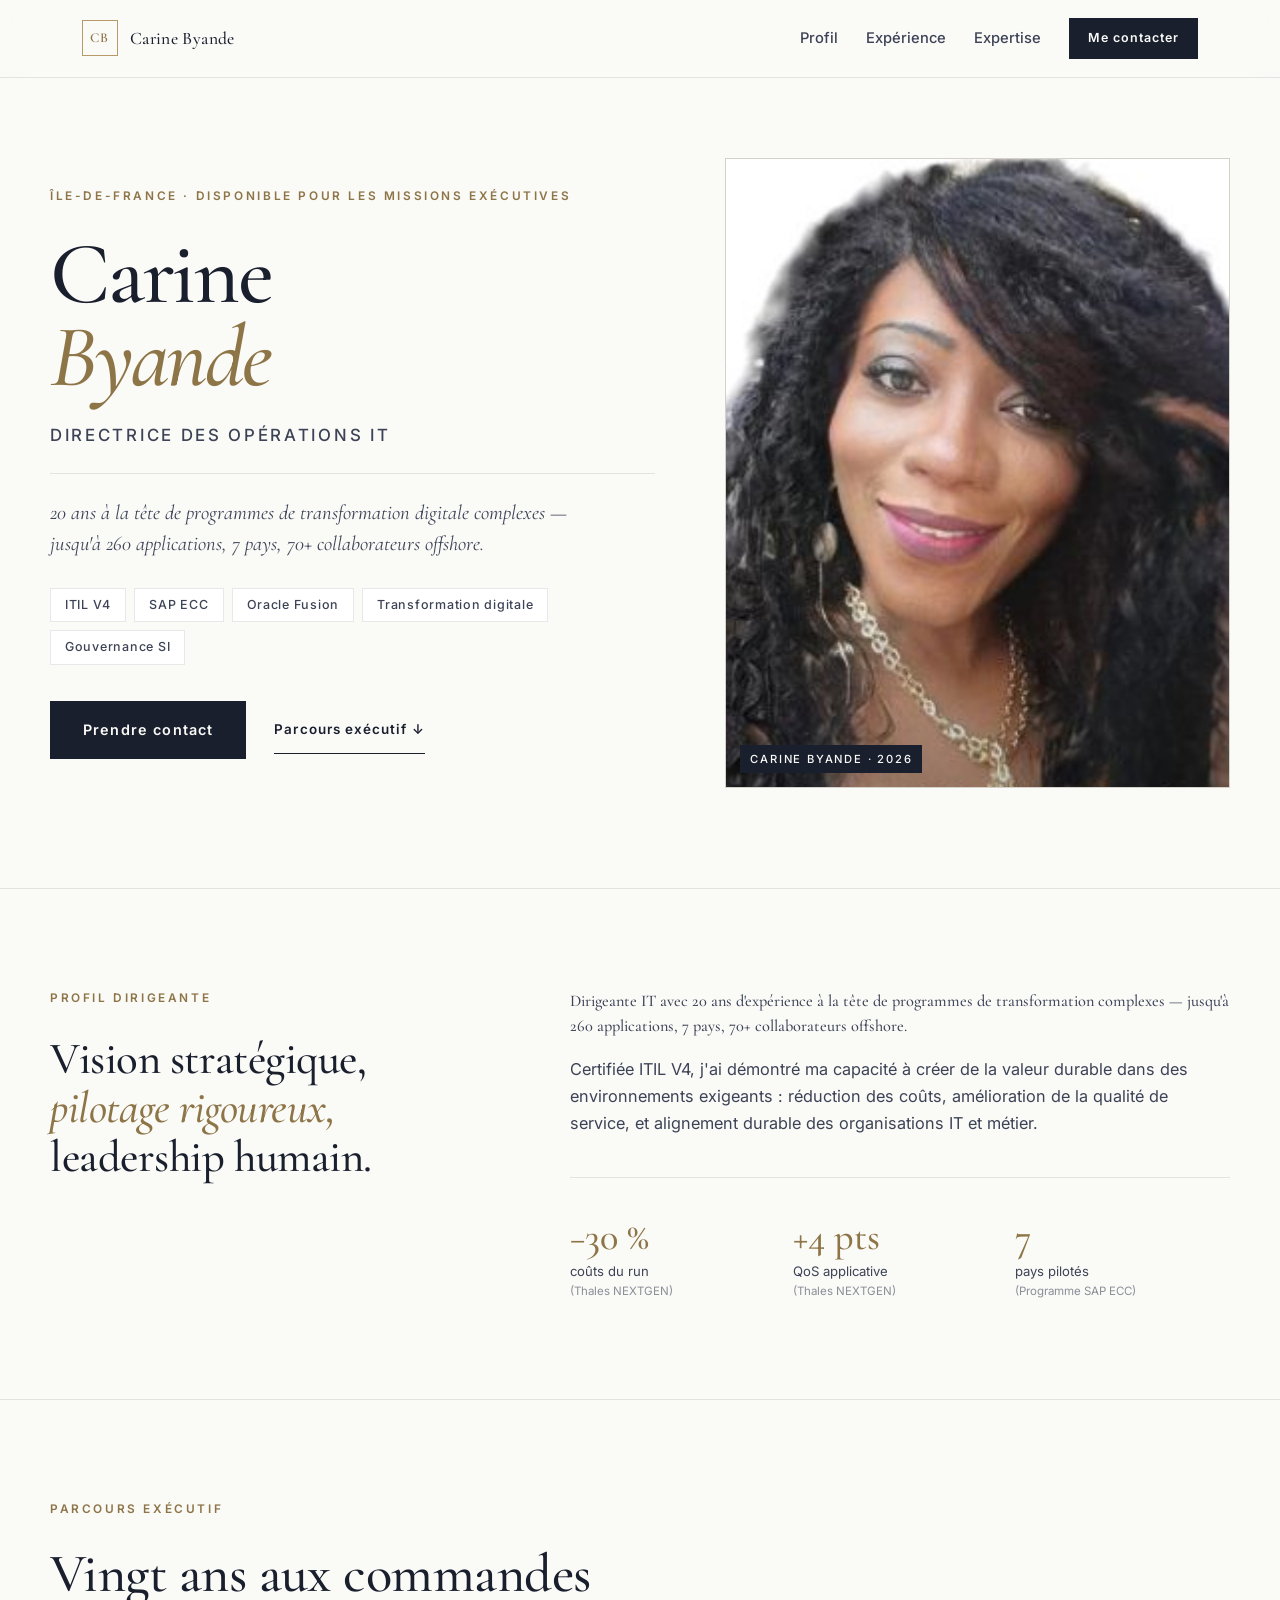
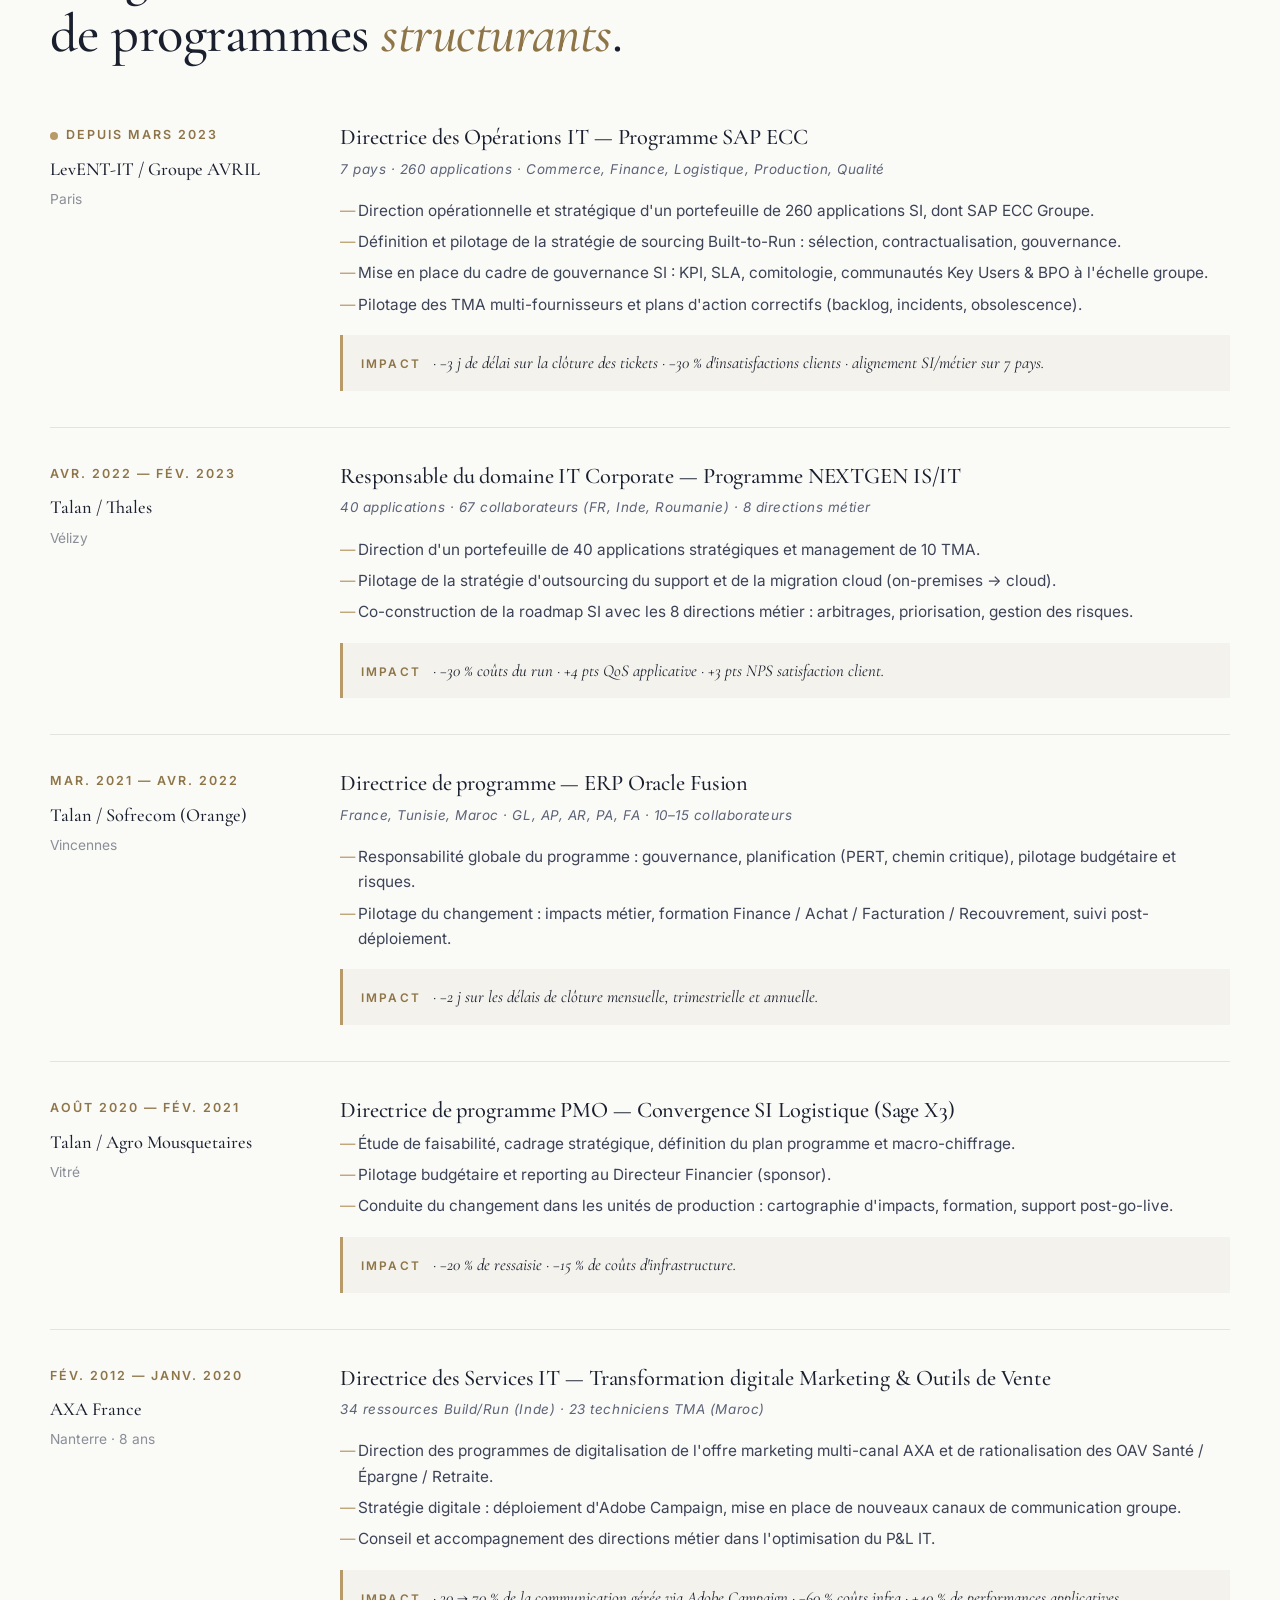
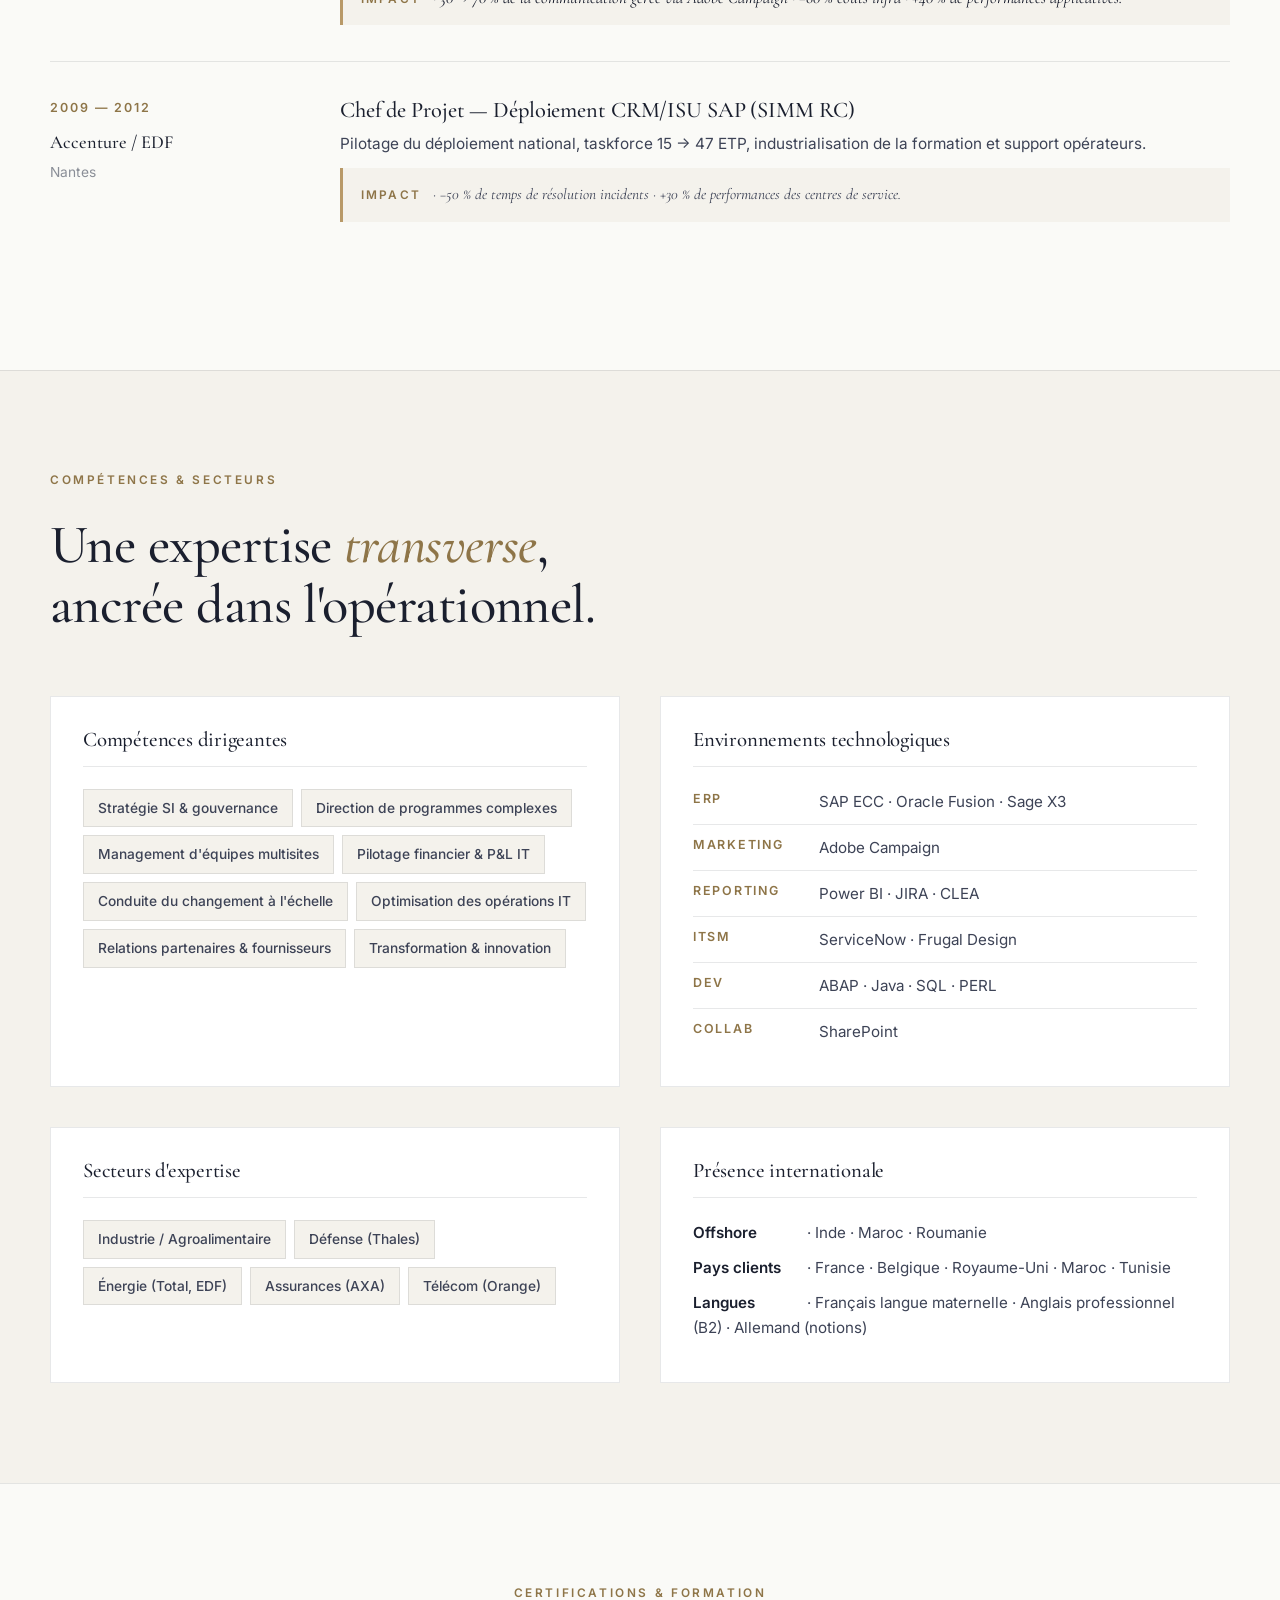
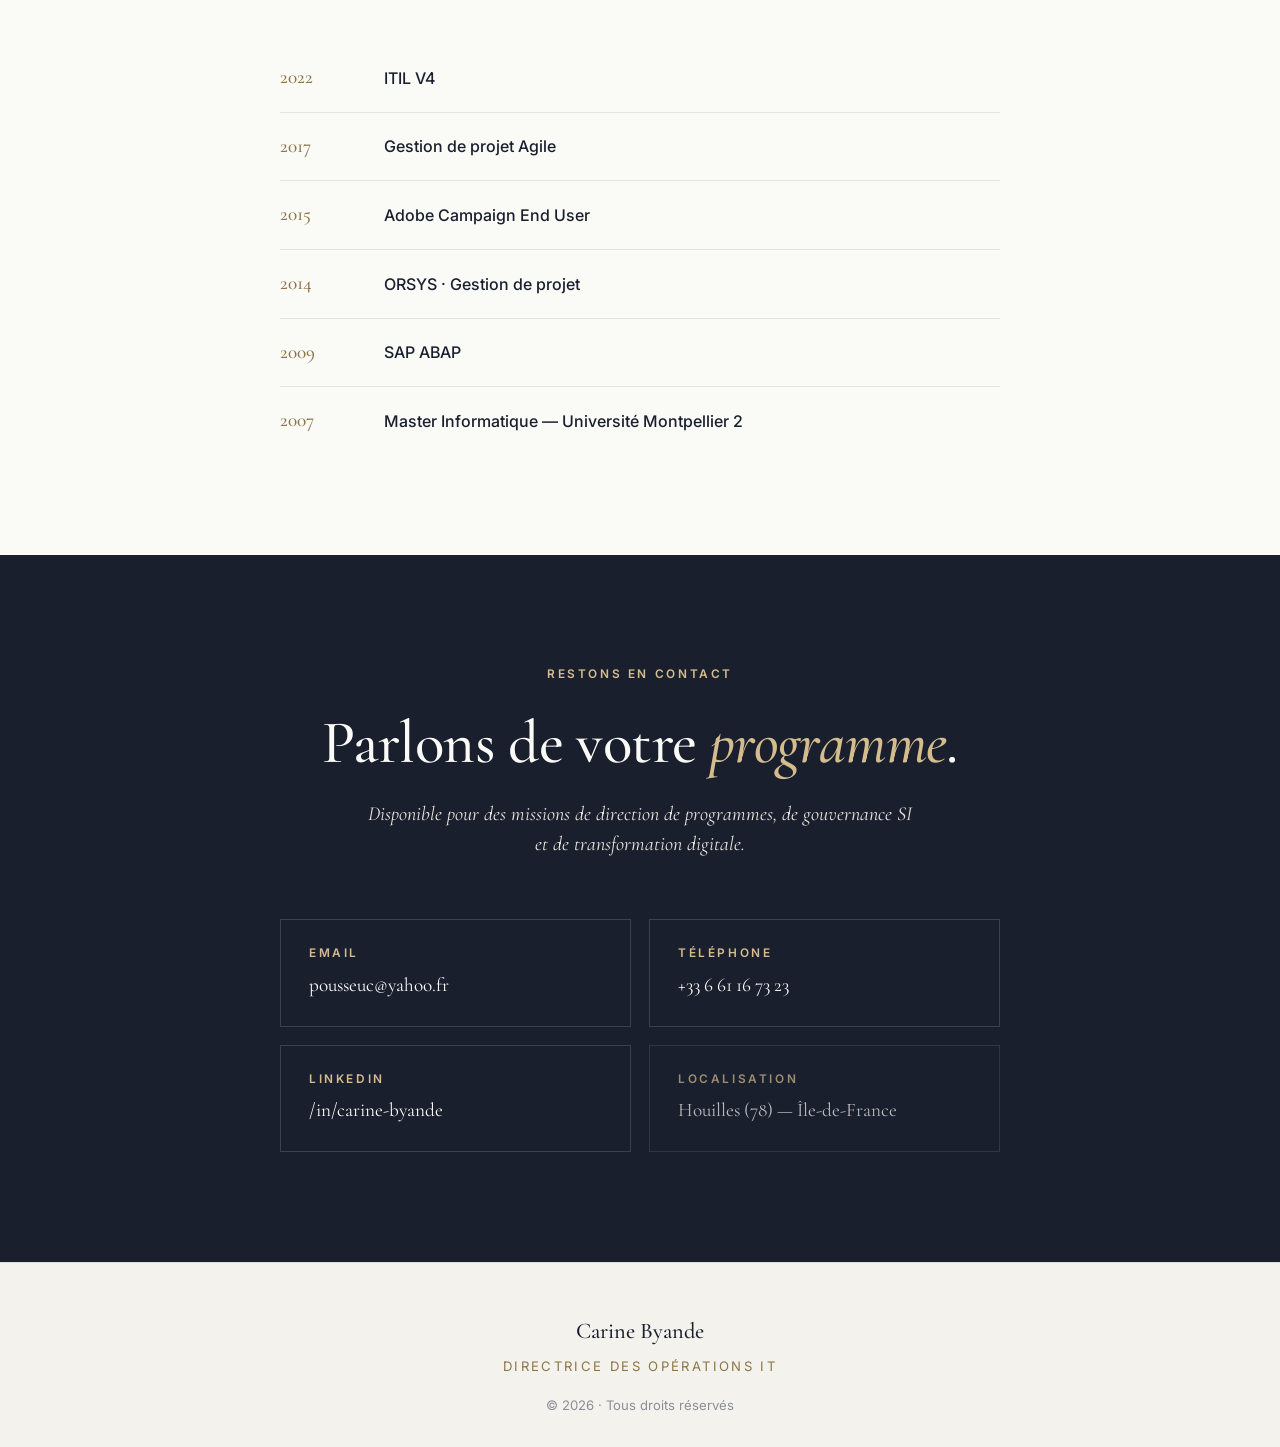
==== index.html @ 68f687e1 "Initial commit: Carine Byande personal website One-page executive site built from her CV. Sections: " ====
<!DOCTYPE html>
<html lang="fr">
<head>
  <meta charset="UTF-8" />
  <meta name="viewport" content="width=device-width, initial-scale=1.0" />
  <title>Carine Byande — Directrice des Opérations IT</title>
  <meta name="description" content="Carine Byande — Directrice des Opérations IT. 20 ans d'expérience en transformation digitale, programmes SAP, gouvernance SI et management multisites." />
  <meta property="og:title" content="Carine Byande — Directrice des Opérations IT" />
  <meta property="og:description" content="20 ans à la tête de programmes de transformation digitale complexes — AVRIL, Thales, AXA, EDF, Orange." />
  <link rel="stylesheet" href="style.css" />
  <link rel="preconnect" href="https://fonts.googleapis.com" />
  <link rel="preconnect" href="https://fonts.gstatic.com" crossorigin />
  <link href="https://fonts.googleapis.com/css2?family=Cormorant+Garamond:ital,wght@0,400;0,500;0,600;1,400&family=Inter:wght@300;400;500;600;700&display=swap" rel="stylesheet" />
</head>
<body>

  <!-- NAV -->
  <header class="nav">
    <div class="nav-inner">
      <a class="brand" href="#top">
        <span class="brand-mark">CB</span>
        <span class="brand-name">Carine Byande</span>
      </a>
      <nav class="nav-links" aria-label="Primary">
        <a href="#profil">Profil</a>
        <a href="#experience">Expérience</a>
        <a href="#expertise">Expertise</a>
        <a href="#contact" class="btn btn-gold btn-sm">Me contacter</a>
      </nav>
    </div>
  </header>

  <main id="top">

    <!-- HERO -->
    <section class="hero">
      <div class="hero-grid">
        <div class="hero-text">
          <p class="eyebrow">Île-de-France · Disponible pour les missions exécutives</p>
          <h1 class="hero-title">
            <span class="hero-first">Carine</span>
            <span class="hero-last">Byande</span>
          </h1>
          <p class="hero-role">Directrice des Opérations IT</p>
          <p class="hero-sub">
            <em>20 ans à la tête de programmes de transformation digitale complexes —
            jusqu'à 260 applications, 7 pays, 70+ collaborateurs offshore.</em>
          </p>
          <div class="hero-tags">
            <span>ITIL V4</span>
            <span>SAP ECC</span>
            <span>Oracle Fusion</span>
            <span>Transformation digitale</span>
            <span>Gouvernance SI</span>
          </div>
          <div class="hero-cta">
            <a href="#contact" class="btn btn-gold btn-lg">Prendre contact</a>
            <a href="#experience" class="btn btn-link">Parcours exécutif ↓</a>
          </div>
        </div>
        <div class="hero-image">
          <img
            src="avatar.jpg"
            alt="Portrait de Carine Byande"
            onerror="this.onerror=null;this.style.display='none';this.nextElementSibling.style.display='flex';"
          />
          <div class="hero-image-fallback" style="display:none;">CB</div>
          <span class="hero-image-tag">Carine Byande · 2026</span>
        </div>
      </div>
    </section>

    <!-- PROFIL -->
    <section class="section profil" id="profil">
      <div class="section-inner two-col">
        <div class="col-side">
          <p class="eyebrow">Profil dirigeante</p>
          <h2>Vision stratégique,<br/><em>pilotage rigoureux,</em><br/>leadership humain.</h2>
        </div>
        <div class="col-main">
          <p class="lead">
            Dirigeante IT avec 20 ans d'expérience à la tête de programmes
            de transformation complexes — jusqu'à 260 applications, 7 pays, 70+ collaborateurs offshore.
          </p>
          <p>
            Certifiée ITIL V4, j'ai démontré ma capacité à créer de la valeur durable
            dans des environnements exigeants : réduction des coûts, amélioration de
            la qualité de service, et alignement durable des organisations IT et métier.
          </p>
          <div class="metrics">
            <div class="metric">
              <span class="metric-num">−30 %</span>
              <span class="metric-lbl">coûts du run<br/><small>(Thales NEXTGEN)</small></span>
            </div>
            <div class="metric">
              <span class="metric-num">+4 pts</span>
              <span class="metric-lbl">QoS applicative<br/><small>(Thales NEXTGEN)</small></span>
            </div>
            <div class="metric">
              <span class="metric-num">7</span>
              <span class="metric-lbl">pays pilotés<br/><small>(Programme SAP ECC)</small></span>
            </div>
          </div>
        </div>
      </div>
    </section>

    <!-- EXPERIENCE -->
    <section class="section experience" id="experience">
      <div class="section-inner">
        <div class="section-head">
          <p class="eyebrow">Parcours exécutif</p>
          <h2>Vingt ans aux commandes<br/>de programmes <em>structurants</em>.</h2>
        </div>

        <div class="timeline">

          <article class="role role--current">
            <div class="role-meta">
              <p class="role-period">Depuis mars 2023</p>
              <p class="role-company">LevENT-IT / Groupe AVRIL</p>
              <p class="role-place">Paris</p>
            </div>
            <div class="role-body">
              <h3>Directrice des Opérations IT — Programme SAP ECC</h3>
              <p class="role-scope">7 pays · 260 applications · Commerce, Finance, Logistique, Production, Qualité</p>
              <ul>
                <li>Direction opérationnelle et stratégique d'un portefeuille de 260 applications SI, dont SAP ECC Groupe.</li>
                <li>Définition et pilotage de la stratégie de sourcing Built-to-Run : sélection, contractualisation, gouvernance.</li>
                <li>Mise en place du cadre de gouvernance SI : KPI, SLA, comitologie, communautés Key Users &amp; BPO à l'échelle groupe.</li>
                <li>Pilotage des TMA multi-fournisseurs et plans d'action correctifs (backlog, incidents, obsolescence).</li>
              </ul>
              <p class="role-impact"><strong>Impact</strong> · −3 j de délai sur la clôture des tickets · −30 % d'insatisfactions clients · alignement SI/métier sur 7 pays.</p>
            </div>
          </article>

          <article class="role">
            <div class="role-meta">
              <p class="role-period">Avr. 2022 — Fév. 2023</p>
              <p class="role-company">Talan / Thales</p>
              <p class="role-place">Vélizy</p>
            </div>
            <div class="role-body">
              <h3>Responsable du domaine IT Corporate — Programme NEXTGEN IS/IT</h3>
              <p class="role-scope">40 applications · 67 collaborateurs (FR, Inde, Roumanie) · 8 directions métier</p>
              <ul>
                <li>Direction d'un portefeuille de 40 applications stratégiques et management de 10 TMA.</li>
                <li>Pilotage de la stratégie d'outsourcing du support et de la migration cloud (on-premises → cloud).</li>
                <li>Co-construction de la roadmap SI avec les 8 directions métier : arbitrages, priorisation, gestion des risques.</li>
              </ul>
              <p class="role-impact"><strong>Impact</strong> · −30 % coûts du run · +4 pts QoS applicative · +3 pts NPS satisfaction client.</p>
            </div>
          </article>

          <article class="role">
            <div class="role-meta">
              <p class="role-period">Mar. 2021 — Avr. 2022</p>
              <p class="role-company">Talan / Sofrecom (Orange)</p>
              <p class="role-place">Vincennes</p>
            </div>
            <div class="role-body">
              <h3>Directrice de programme — ERP Oracle Fusion</h3>
              <p class="role-scope">France, Tunisie, Maroc · GL, AP, AR, PA, FA · 10–15 collaborateurs</p>
              <ul>
                <li>Responsabilité globale du programme : gouvernance, planification (PERT, chemin critique), pilotage budgétaire et risques.</li>
                <li>Pilotage du changement : impacts métier, formation Finance / Achat / Facturation / Recouvrement, suivi post-déploiement.</li>
              </ul>
              <p class="role-impact"><strong>Impact</strong> · −2 j sur les délais de clôture mensuelle, trimestrielle et annuelle.</p>
            </div>
          </article>

          <article class="role">
            <div class="role-meta">
              <p class="role-period">Août 2020 — Fév. 2021</p>
              <p class="role-company">Talan / Agro Mousquetaires</p>
              <p class="role-place">Vitré</p>
            </div>
            <div class="role-body">
              <h3>Directrice de programme PMO — Convergence SI Logistique (Sage X3)</h3>
              <ul>
                <li>Étude de faisabilité, cadrage stratégique, définition du plan programme et macro-chiffrage.</li>
                <li>Pilotage budgétaire et reporting au Directeur Financier (sponsor).</li>
                <li>Conduite du changement dans les unités de production : cartographie d'impacts, formation, support post-go-live.</li>
              </ul>
              <p class="role-impact"><strong>Impact</strong> · −20 % de ressaisie · −15 % de coûts d'infrastructure.</p>
            </div>
          </article>

          <article class="role">
            <div class="role-meta">
              <p class="role-period">Fév. 2012 — Janv. 2020</p>
              <p class="role-company">AXA France</p>
              <p class="role-place">Nanterre · 8 ans</p>
            </div>
            <div class="role-body">
              <h3>Directrice des Services IT — Transformation digitale Marketing &amp; Outils de Vente</h3>
              <p class="role-scope">34 ressources Build/Run (Inde) · 23 techniciens TMA (Maroc)</p>
              <ul>
                <li>Direction des programmes de digitalisation de l'offre marketing multi-canal AXA et de rationalisation des OAV Santé / Épargne / Retraite.</li>
                <li>Stratégie digitale : déploiement d'Adobe Campaign, mise en place de nouveaux canaux de communication groupe.</li>
                <li>Conseil et accompagnement des directions métier dans l'optimisation du P&amp;L IT.</li>
              </ul>
              <p class="role-impact"><strong>Impact</strong> · 30 → 70 % de la communication gérée via Adobe Campaign · −60 % coûts infra · +40 % de performances applicatives.</p>
            </div>
          </article>

          <article class="role role--compact">
            <div class="role-meta">
              <p class="role-period">2009 — 2012</p>
              <p class="role-company">Accenture / EDF</p>
              <p class="role-place">Nantes</p>
            </div>
            <div class="role-body">
              <h3>Chef de Projet — Déploiement CRM/ISU SAP (SIMM RC)</h3>
              <p>Pilotage du déploiement national, taskforce 15 → 47 ETP, industrialisation de la formation et support opérateurs.</p>
              <p class="role-impact"><strong>Impact</strong> · −50 % de temps de résolution incidents · +30 % de performances des centres de service.</p>
            </div>
          </article>

        </div>
      </div>
    </section>

    <!-- EXPERTISE -->
    <section class="section expertise" id="expertise">
      <div class="section-inner">
        <div class="section-head">
          <p class="eyebrow">Compétences &amp; secteurs</p>
          <h2>Une expertise <em>transverse</em>,<br/>ancrée dans l'opérationnel.</h2>
        </div>

        <div class="expertise-grid">

          <div class="expertise-block">
            <h3>Compétences dirigeantes</h3>
            <ul class="pills">
              <li>Stratégie SI &amp; gouvernance</li>
              <li>Direction de programmes complexes</li>
              <li>Management d'équipes multisites</li>
              <li>Pilotage financier &amp; P&amp;L IT</li>
              <li>Conduite du changement à l'échelle</li>
              <li>Optimisation des opérations IT</li>
              <li>Relations partenaires &amp; fournisseurs</li>
              <li>Transformation &amp; innovation</li>
            </ul>
          </div>

          <div class="expertise-block">
            <h3>Environnements technologiques</h3>
            <dl class="techlist">
              <div><dt>ERP</dt><dd>SAP ECC · Oracle Fusion · Sage X3</dd></div>
              <div><dt>Marketing</dt><dd>Adobe Campaign</dd></div>
              <div><dt>Reporting</dt><dd>Power BI · JIRA · CLEA</dd></div>
              <div><dt>ITSM</dt><dd>ServiceNow · Frugal Design</dd></div>
              <div><dt>Dev</dt><dd>ABAP · Java · SQL · PERL</dd></div>
              <div><dt>Collab</dt><dd>SharePoint</dd></div>
            </dl>
          </div>

          <div class="expertise-block">
            <h3>Secteurs d'expertise</h3>
            <ul class="pills">
              <li>Industrie / Agroalimentaire</li>
              <li>Défense (Thales)</li>
              <li>Énergie (Total, EDF)</li>
              <li>Assurances (AXA)</li>
              <li>Télécom (Orange)</li>
            </ul>
          </div>

          <div class="expertise-block">
            <h3>Présence internationale</h3>
            <p class="muted-line"><strong>Offshore</strong> · Inde · Maroc · Roumanie</p>
            <p class="muted-line"><strong>Pays clients</strong> · France · Belgique · Royaume-Uni · Maroc · Tunisie</p>
            <p class="muted-line"><strong>Langues</strong> · Français langue maternelle · Anglais professionnel (B2) · Allemand (notions)</p>
          </div>

        </div>
      </div>
    </section>

    <!-- CERTIFICATIONS -->
    <section class="section certifications">
      <div class="section-inner">
        <div class="section-head section-head--center">
          <p class="eyebrow">Certifications &amp; formation</p>
        </div>
        <ul class="certs">
          <li><span class="cert-year">2022</span><span class="cert-name">ITIL V4</span></li>
          <li><span class="cert-year">2017</span><span class="cert-name">Gestion de projet Agile</span></li>
          <li><span class="cert-year">2015</span><span class="cert-name">Adobe Campaign End User</span></li>
          <li><span class="cert-year">2014</span><span class="cert-name">ORSYS · Gestion de projet</span></li>
          <li><span class="cert-year">2009</span><span class="cert-name">SAP ABAP</span></li>
          <li><span class="cert-year">2007</span><span class="cert-name">Master Informatique — Université Montpellier 2</span></li>
        </ul>
      </div>
    </section>

    <!-- CONTACT -->
    <section class="contact" id="contact">
      <div class="contact-inner">
        <p class="eyebrow eyebrow--gold">Restons en contact</p>
        <h2>Parlons de votre <em>programme</em>.</h2>
        <p class="contact-sub">
          Disponible pour des missions de direction de programmes,
          de gouvernance SI et de transformation digitale.
        </p>

        <div class="contact-grid">
          <a href="mailto:pousseuc@yahoo.fr" class="contact-card">
            <span class="contact-key">Email</span>
            <span class="contact-val">pousseuc@yahoo.fr</span>
          </a>
          <a href="tel:+33661167323" class="contact-card">
            <span class="contact-key">Téléphone</span>
            <span class="contact-val">+33 6 61 16 73 23</span>
          </a>
          <a href="https://linkedin.com/in/carine-byande" target="_blank" rel="noopener" class="contact-card">
            <span class="contact-key">LinkedIn</span>
            <span class="contact-val">/in/carine-byande</span>
          </a>
          <div class="contact-card contact-card--static">
            <span class="contact-key">Localisation</span>
            <span class="contact-val">Houilles (78) — Île-de-France</span>
          </div>
        </div>
      </div>
    </section>

  </main>

  <!-- FOOTER -->
  <footer class="footer">
    <div class="footer-inner">
      <p class="footer-name">Carine Byande</p>
      <p class="footer-role">Directrice des Opérations IT</p>
      <p class="footer-meta">© <span id="year"></span> · Tous droits réservés</p>
    </div>
  </footer>

  <script>
    document.getElementById('year').textContent = new Date().getFullYear();
  </script>
</body>
</html>
---- style.css ----
:root {
  --bg: #FAFAF7;
  --bg-soft: #F4F2EC;
  --bg-deep: #E9E5DC;
  --surface: #FFFFFF;
  --ink: #1A1F2E;
  --ink-soft: #3D4356;
  --ink-mute: #5C6377;
  --muted: #8A8E97;
  --line: rgba(26, 31, 46, 0.10);
  --gold: #B89968;
  --gold-deep: #8E7548;
  --gold-soft: #D4BC8E;
  --serif: 'Cormorant Garamond', 'Garamond', serif;
  --sans: 'Inter', -apple-system, BlinkMacSystemFont, system-ui, sans-serif;
  --container: 1180px;
}

* { box-sizing: border-box; }

html, body {
  margin: 0;
  padding: 0;
  background: var(--bg);
  color: var(--ink);
  font-family: var(--sans);
  font-size: 16px;
  line-height: 1.65;
  font-weight: 400;
  -webkit-font-smoothing: antialiased;
}

a { color: inherit; text-decoration: none; }
img { display: block; max-width: 100%; height: auto; }
button { font-family: inherit; cursor: pointer; }
::selection { background: var(--ink); color: var(--bg); }

/* ---------- Typography ---------- */
h1, h2, h3, h4 {
  font-family: var(--serif);
  font-weight: 500;
  letter-spacing: -0.01em;
  line-height: 1.1;
  margin: 0;
}
h1 em, h2 em, h3 em {
  font-style: italic;
  font-weight: 500;
  color: var(--gold-deep);
}

.eyebrow {
  font-family: var(--sans);
  font-size: 0.74rem;
  font-weight: 600;
  letter-spacing: 0.22em;
  text-transform: uppercase;
  color: var(--gold-deep);
  margin: 0 0 26px;
}
.eyebrow--gold { color: var(--gold-soft); }

/* ---------- Buttons ---------- */
.btn {
  display: inline-flex;
  align-items: center;
  gap: 8px;
  padding: 12px 24px;
  font-family: var(--sans);
  font-weight: 600;
  font-size: 0.84rem;
  letter-spacing: 0.08em;
  border: 1.5px solid transparent;
  border-radius: 0;
  transition: background 0.25s ease, color 0.25s ease, border-color 0.25s ease, transform 0.15s ease;
  cursor: pointer;
}
.btn-sm { padding: 9px 18px; font-size: 0.78rem; }
.btn-lg { padding: 16px 32px; font-size: 0.9rem; }

.btn-gold {
  background: var(--ink);
  color: var(--bg);
  border-color: var(--ink);
}
.btn-gold:hover {
  background: var(--gold-deep);
  border-color: var(--gold-deep);
  transform: translateY(-1px);
}

.btn-link {
  padding: 12px 0;
  border: 0;
  border-bottom: 1px solid var(--ink);
  color: var(--ink);
}
.btn-link:hover { color: var(--gold-deep); border-color: var(--gold-deep); }

/* ---------- Nav ---------- */
.nav {
  position: sticky;
  top: 0;
  z-index: 50;
  background: rgba(250, 250, 247, 0.85);
  backdrop-filter: saturate(140%) blur(12px);
  -webkit-backdrop-filter: saturate(140%) blur(12px);
  border-bottom: 1px solid var(--line);
}
.nav-inner {
  max-width: var(--container);
  margin: 0 auto;
  padding: 18px 32px;
  display: flex;
  align-items: center;
  justify-content: space-between;
  gap: 24px;
}
.brand {
  display: inline-flex;
  align-items: center;
  gap: 12px;
  color: var(--ink);
}
.brand-mark {
  display: inline-flex;
  align-items: center;
  justify-content: center;
  width: 36px;
  height: 36px;
  border: 1px solid var(--gold);
  color: var(--gold-deep);
  font-family: var(--serif);
  font-weight: 600;
  font-size: 0.85rem;
  letter-spacing: 0.08em;
}
.brand-name {
  font-family: var(--serif);
  font-weight: 500;
  font-size: 1.1rem;
  letter-spacing: 0.02em;
}

.nav-links {
  display: flex;
  align-items: center;
  gap: 28px;
  font-size: 0.92rem;
  font-weight: 500;
}
.nav-links a:not(.btn) {
  color: var(--ink-soft);
  transition: color 0.2s ease;
}
.nav-links a:not(.btn):hover { color: var(--ink); }

/* ---------- Hero ---------- */
.hero {
  padding: 80px 32px 100px;
}
.hero-grid {
  max-width: var(--container);
  margin: 0 auto;
  display: grid;
  grid-template-columns: 1.2fr 1fr;
  gap: 70px;
  align-items: center;
}

.hero-title {
  font-family: var(--serif);
  font-weight: 500;
  font-size: clamp(3.2rem, 7vw, 5.5rem);
  line-height: 0.95;
  letter-spacing: -0.025em;
  margin: 0 0 22px;
  display: flex;
  flex-direction: column;
  gap: 0;
}
.hero-first { color: var(--ink); }
.hero-last { color: var(--gold-deep); font-style: italic; font-weight: 500; }

.hero-role {
  font-family: var(--sans);
  font-size: 1.05rem;
  font-weight: 500;
  letter-spacing: 0.16em;
  text-transform: uppercase;
  color: var(--ink-soft);
  margin: 0 0 24px;
  padding-bottom: 24px;
  border-bottom: 1px solid var(--line);
}

.hero-sub {
  font-family: var(--serif);
  font-size: clamp(1.15rem, 1.6vw, 1.4rem);
  font-style: italic;
  font-weight: 400;
  color: var(--ink-soft);
  max-width: 560px;
  margin: 0 0 28px;
  line-height: 1.5;
}

.hero-tags {
  display: flex;
  flex-wrap: wrap;
  gap: 8px;
  margin-bottom: 36px;
}
.hero-tags span {
  font-family: var(--sans);
  font-size: 0.78rem;
  font-weight: 500;
  letter-spacing: 0.06em;
  padding: 6px 14px;
  border: 1px solid var(--line);
  color: var(--ink-soft);
  background: var(--surface);
}

.hero-cta {
  display: flex;
  gap: 28px;
  align-items: center;
  flex-wrap: wrap;
}

.hero-image {
  position: relative;
  aspect-ratio: 4 / 5;
  background: var(--bg-deep);
  overflow: hidden;
  border: 1px solid var(--line);
}
.hero-image img {
  width: 100%;
  height: 100%;
  object-fit: cover;
}
.hero-image-fallback {
  width: 100%;
  height: 100%;
  display: flex;
  align-items: center;
  justify-content: center;
  font-family: var(--serif);
  font-size: 8rem;
  font-style: italic;
  color: var(--gold-deep);
  background: var(--bg-deep);
  letter-spacing: 0.05em;
}
.hero-image-tag {
  position: absolute;
  bottom: 14px;
  left: 14px;
  background: var(--ink);
  color: var(--bg);
  font-family: var(--sans);
  font-size: 0.7rem;
  font-weight: 500;
  letter-spacing: 0.16em;
  text-transform: uppercase;
  padding: 5px 10px;
}

/* ---------- Sections ---------- */
.section {
  padding: 100px 32px;
  border-top: 1px solid var(--line);
}
.section-inner {
  max-width: var(--container);
  margin: 0 auto;
}
.section-head {
  margin-bottom: 60px;
  max-width: 720px;
}
.section-head--center {
  text-align: center;
  margin: 0 auto 40px;
}
.section-head h2 {
  font-size: clamp(2.2rem, 4.5vw, 3.4rem);
  font-weight: 500;
  margin: 0;
}

.two-col {
  display: grid;
  grid-template-columns: 1fr 1.5fr;
  gap: 80px;
  align-items: start;
}
.col-side h2 {
  font-size: clamp(1.8rem, 3.5vw, 2.8rem);
  font-weight: 500;
}

.lead {
  font-family: var(--serif);
  font-size: 1.4rem;
  font-weight: 500;
  line-height: 1.5;
  color: var(--ink);
  margin: 0 0 22px;
}
.col-main p {
  margin: 0 0 18px;
  color: var(--ink-soft);
  font-size: 1.02rem;
}

.metrics {
  display: grid;
  grid-template-columns: repeat(3, 1fr);
  gap: 8px;
  margin-top: 40px;
  padding-top: 40px;
  border-top: 1px solid var(--line);
}
.metric {
  display: flex;
  flex-direction: column;
  gap: 6px;
}
.metric-num {
  font-family: var(--serif);
  font-size: 2.4rem;
  font-weight: 500;
  color: var(--gold-deep);
  line-height: 1;
}
.metric-lbl {
  font-family: var(--sans);
  font-size: 0.82rem;
  color: var(--ink-soft);
  line-height: 1.4;
}
.metric-lbl small {
  display: block;
  color: var(--muted);
  font-size: 0.72rem;
  margin-top: 2px;
}

/* ---------- Timeline ---------- */
.timeline {
  display: grid;
  gap: 0;
}
.role {
  display: grid;
  grid-template-columns: 240px 1fr;
  gap: 50px;
  padding: 36px 0;
  border-top: 1px solid var(--line);
}
.role:first-child { border-top: 0; padding-top: 0; }
.role--current .role-period::before {
  content: "";
  display: inline-block;
  width: 8px;
  height: 8px;
  border-radius: 50%;
  background: var(--gold);
  margin-right: 8px;
  vertical-align: middle;
  animation: pulse 2s ease-in-out infinite;
}
@keyframes pulse {
  0%, 100% { opacity: 1; }
  50% { opacity: 0.4; }
}

.role-meta {
  display: flex;
  flex-direction: column;
  gap: 4px;
}
.role-period {
  font-family: var(--sans);
  font-size: 0.78rem;
  font-weight: 600;
  letter-spacing: 0.16em;
  text-transform: uppercase;
  color: var(--gold-deep);
  margin: 0;
}
.role-company {
  font-family: var(--serif);
  font-weight: 500;
  font-size: 1.15rem;
  margin: 4px 0 0;
  color: var(--ink);
}
.role-place {
  font-size: 0.86rem;
  color: var(--muted);
  margin: 0;
}

.role-body h3 {
  font-size: 1.4rem;
  font-weight: 500;
  margin: 0 0 8px;
  letter-spacing: -0.005em;
}
.role-scope {
  font-family: var(--sans);
  font-size: 0.84rem;
  color: var(--ink-mute);
  letter-spacing: 0.04em;
  margin: 0 0 18px;
  font-style: italic;
}
.role-body ul {
  list-style: none;
  padding: 0;
  margin: 0 0 18px;
}
.role-body li {
  position: relative;
  padding-left: 18px;
  font-size: 0.96rem;
  color: var(--ink-soft);
  margin-bottom: 6px;
}
.role-body li::before {
  content: "—";
  position: absolute;
  left: 0;
  color: var(--gold);
}
.role-impact {
  font-family: var(--serif);
  font-size: 1.05rem;
  color: var(--ink);
  margin: 0;
  padding: 14px 18px;
  background: var(--bg-soft);
  border-left: 3px solid var(--gold);
  font-style: italic;
}
.role-impact strong {
  font-style: normal;
  font-family: var(--sans);
  font-size: 0.74rem;
  font-weight: 600;
  letter-spacing: 0.18em;
  text-transform: uppercase;
  color: var(--gold-deep);
  margin-right: 8px;
}

.role--compact .role-body p {
  margin: 0 0 12px;
  font-size: 0.96rem;
  color: var(--ink-soft);
}

/* ---------- Expertise ---------- */
.expertise {
  background: var(--bg-soft);
}
.expertise-grid {
  display: grid;
  grid-template-columns: 1fr 1fr;
  gap: 40px;
}
.expertise-block {
  background: var(--surface);
  border: 1px solid var(--line);
  padding: 32px;
}
.expertise-block h3 {
  font-size: 1.3rem;
  font-weight: 500;
  margin: 0 0 22px;
  padding-bottom: 14px;
  border-bottom: 1px solid var(--line);
}

.pills {
  list-style: none;
  padding: 0;
  margin: 0;
  display: flex;
  flex-wrap: wrap;
  gap: 8px;
}
.pills li {
  font-family: var(--sans);
  font-size: 0.86rem;
  font-weight: 500;
  padding: 7px 14px;
  background: var(--bg-soft);
  border: 1px solid var(--line);
  color: var(--ink-soft);
}

.techlist {
  margin: 0;
  display: grid;
  gap: 10px;
}
.techlist > div {
  display: grid;
  grid-template-columns: 110px 1fr;
  gap: 16px;
  padding-bottom: 10px;
  border-bottom: 1px solid var(--line);
}
.techlist > div:last-child { border-bottom: 0; }
.techlist dt {
  font-family: var(--sans);
  font-size: 0.78rem;
  font-weight: 600;
  letter-spacing: 0.14em;
  text-transform: uppercase;
  color: var(--gold-deep);
}
.techlist dd {
  margin: 0;
  font-size: 0.95rem;
  color: var(--ink-soft);
}

.muted-line {
  margin: 0 0 10px;
  font-size: 0.95rem;
  color: var(--ink-soft);
}
.muted-line strong {
  color: var(--ink);
  font-weight: 600;
  display: inline-block;
  min-width: 110px;
}

/* ---------- Certifications ---------- */
.certs {
  list-style: none;
  padding: 0;
  margin: 0 auto;
  max-width: 720px;
  display: grid;
  gap: 0;
}
.certs li {
  display: grid;
  grid-template-columns: 80px 1fr;
  gap: 24px;
  padding: 18px 0;
  border-top: 1px solid var(--line);
  font-size: 1rem;
}
.certs li:first-child { border-top: 0; }
.cert-year {
  font-family: var(--serif);
  font-weight: 500;
  font-size: 1.2rem;
  color: var(--gold-deep);
}
.cert-name {
  color: var(--ink);
  font-weight: 500;
  align-self: center;
}

/* ---------- Contact ---------- */
.contact {
  background: var(--ink);
  color: var(--bg);
  padding: 110px 32px;
}
.contact-inner {
  max-width: var(--container);
  margin: 0 auto;
  text-align: center;
}
.contact h2 {
  font-size: clamp(2.4rem, 5vw, 3.8rem);
  font-weight: 500;
  margin: 0 0 22px;
  color: var(--bg);
}
.contact h2 em { color: var(--gold-soft); }
.contact-sub {
  font-family: var(--serif);
  font-size: 1.25rem;
  font-style: italic;
  color: var(--bg-deep);
  max-width: 560px;
  margin: 0 auto 60px;
  line-height: 1.5;
}

.contact-grid {
  display: grid;
  grid-template-columns: repeat(2, 1fr);
  gap: 18px;
  max-width: 720px;
  margin: 0 auto;
}
.contact-card {
  display: flex;
  flex-direction: column;
  gap: 6px;
  padding: 24px 28px;
  border: 1px solid rgba(250, 250, 247, 0.15);
  text-align: left;
  transition: border-color 0.2s ease, background 0.2s ease, transform 0.15s ease;
}
.contact-card:not(.contact-card--static):hover {
  border-color: var(--gold);
  background: rgba(184, 153, 104, 0.08);
  transform: translateY(-2px);
}
.contact-card--static { opacity: 0.7; cursor: default; }
.contact-key {
  font-family: var(--sans);
  font-size: 0.74rem;
  font-weight: 600;
  letter-spacing: 0.22em;
  text-transform: uppercase;
  color: var(--gold-soft);
}
.contact-val {
  font-family: var(--serif);
  font-size: 1.2rem;
  color: var(--bg);
}

/* ---------- Footer ---------- */
.footer {
  padding: 50px 32px 30px;
  background: var(--bg-soft);
  border-top: 1px solid var(--line);
  text-align: center;
}
.footer-inner { max-width: var(--container); margin: 0 auto; }
.footer-name {
  font-family: var(--serif);
  font-size: 1.4rem;
  font-weight: 500;
  margin: 0;
  color: var(--ink);
}
.footer-role {
  font-family: var(--sans);
  font-size: 0.82rem;
  letter-spacing: 0.18em;
  text-transform: uppercase;
  color: var(--gold-deep);
  margin: 6px 0 18px;
}
.footer-meta {
  font-size: 0.82rem;
  color: var(--muted);
  margin: 0;
}

/* ---------- Responsive ---------- */
@media (max-width: 960px) {
  .hero { padding: 50px 24px 70px; }
  .hero-grid { grid-template-columns: 1fr; gap: 40px; }
  .hero-image { order: -1; aspect-ratio: 4 / 5; max-width: 360px; }

  .section { padding: 70px 24px; }
  .two-col { grid-template-columns: 1fr; gap: 30px; }

  .role { grid-template-columns: 1fr; gap: 16px; }
  .role-meta { padding-bottom: 8px; border-bottom: 1px dashed var(--line); }

  .expertise-grid { grid-template-columns: 1fr; gap: 18px; }

  .contact { padding: 80px 24px; }
  .contact-grid { grid-template-columns: 1fr; }

  .metrics { grid-template-columns: 1fr; gap: 18px; }
}

@media (max-width: 640px) {
  .nav-links a:not(.btn) { display: none; }
  .hero-cta { gap: 16px; }
  .role-impact { padding: 12px 14px; font-size: 0.95rem; }
}
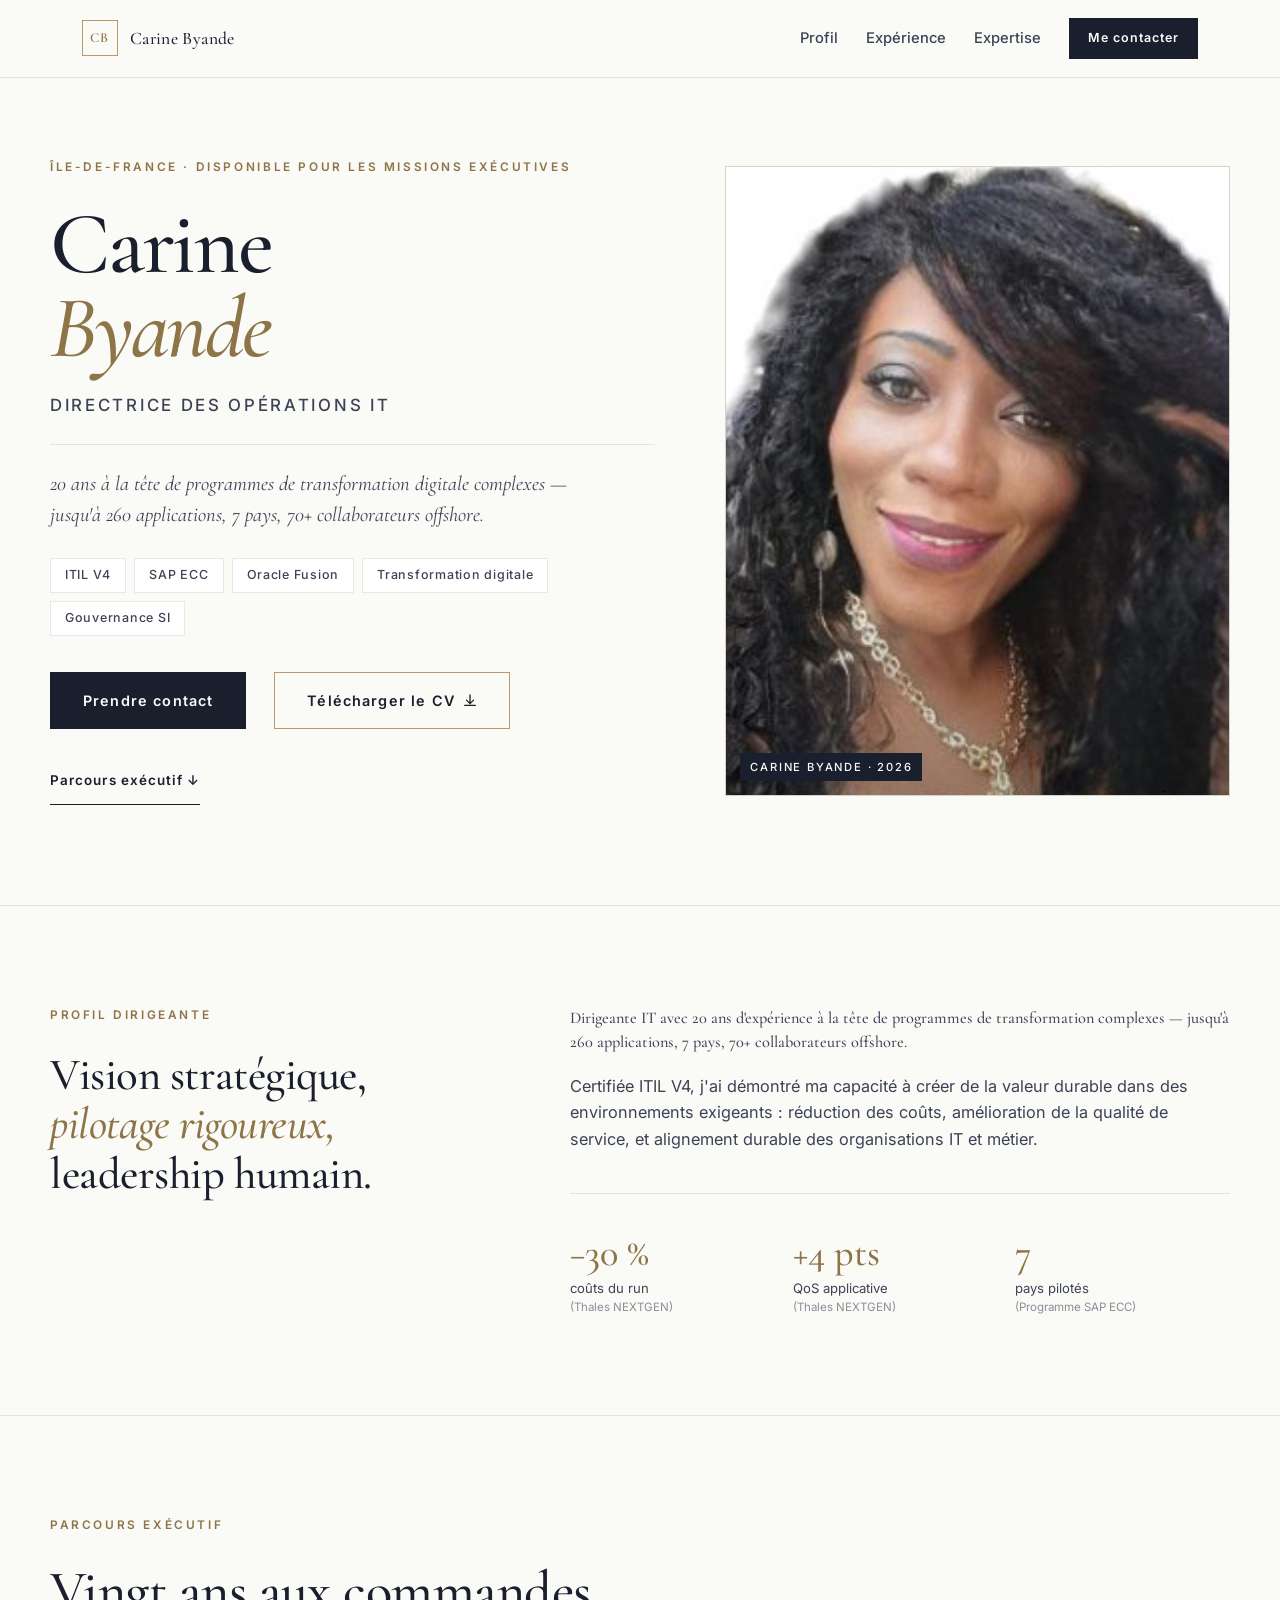
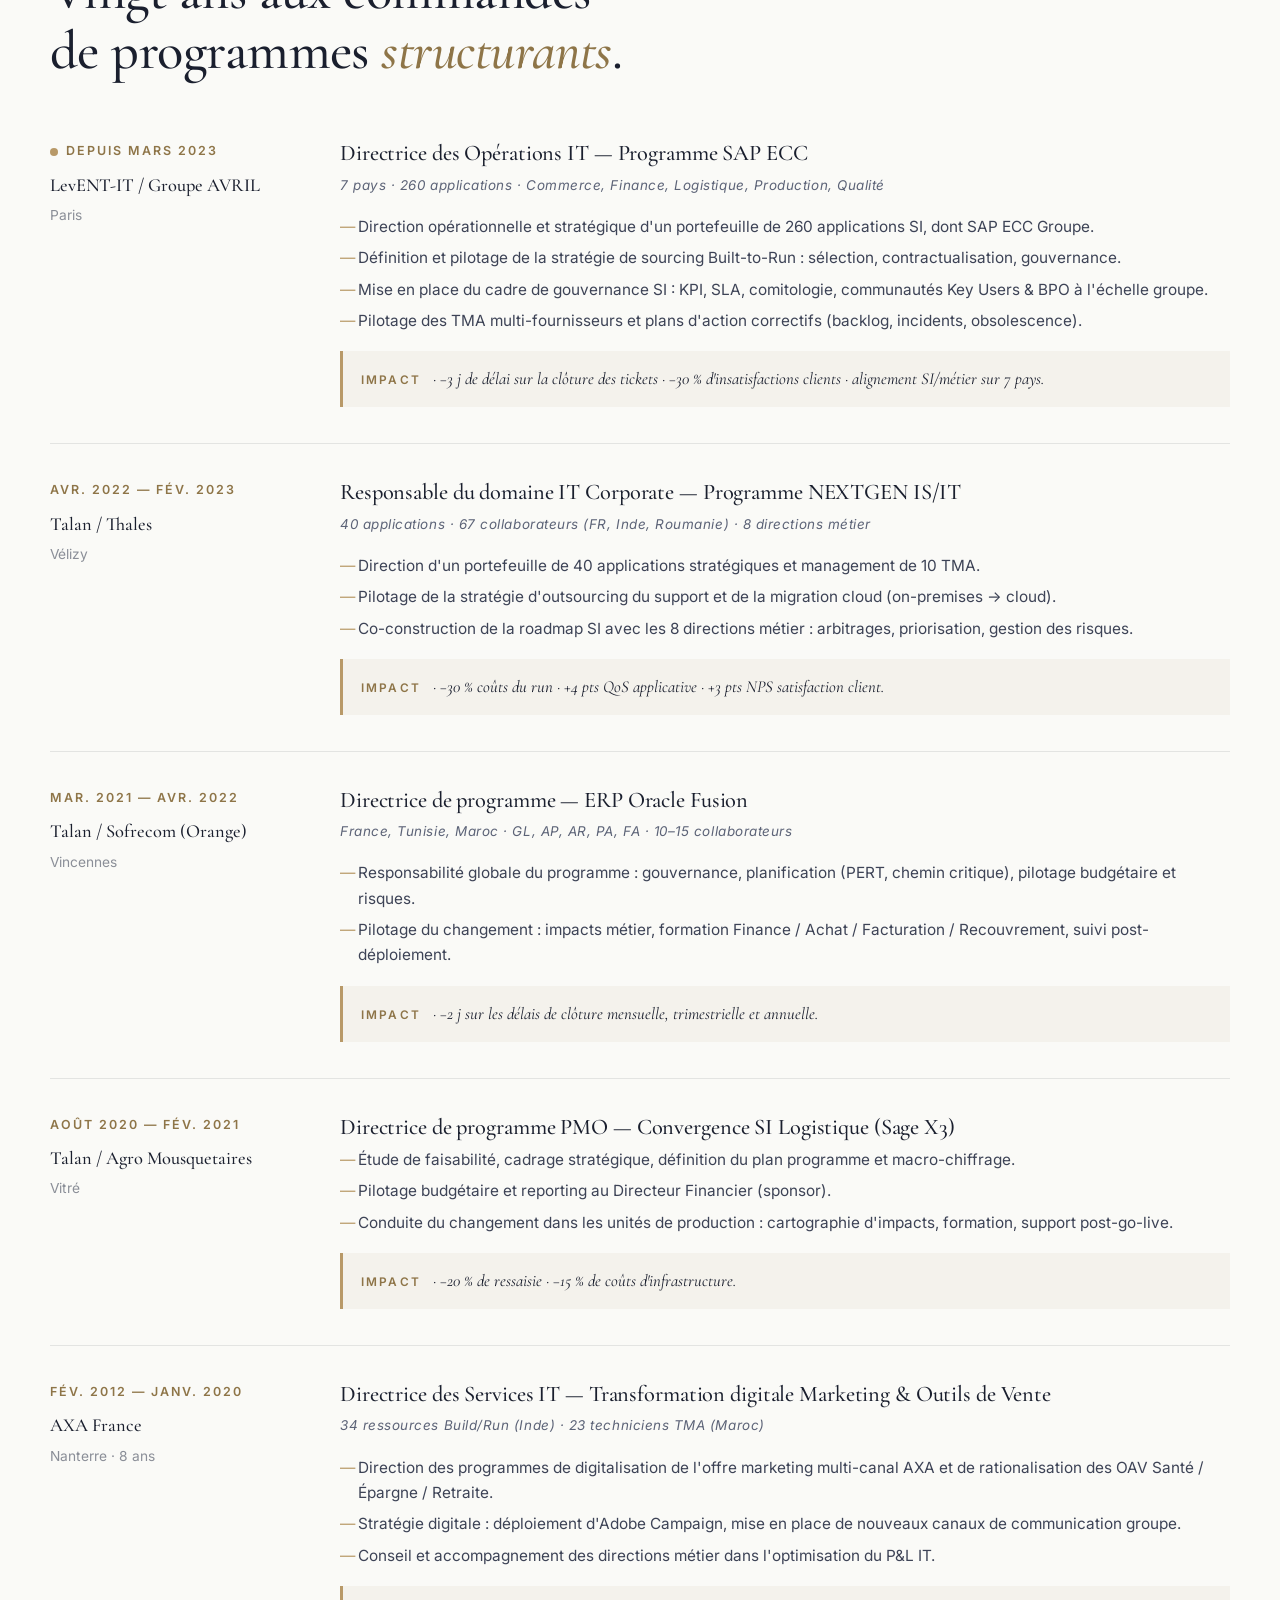
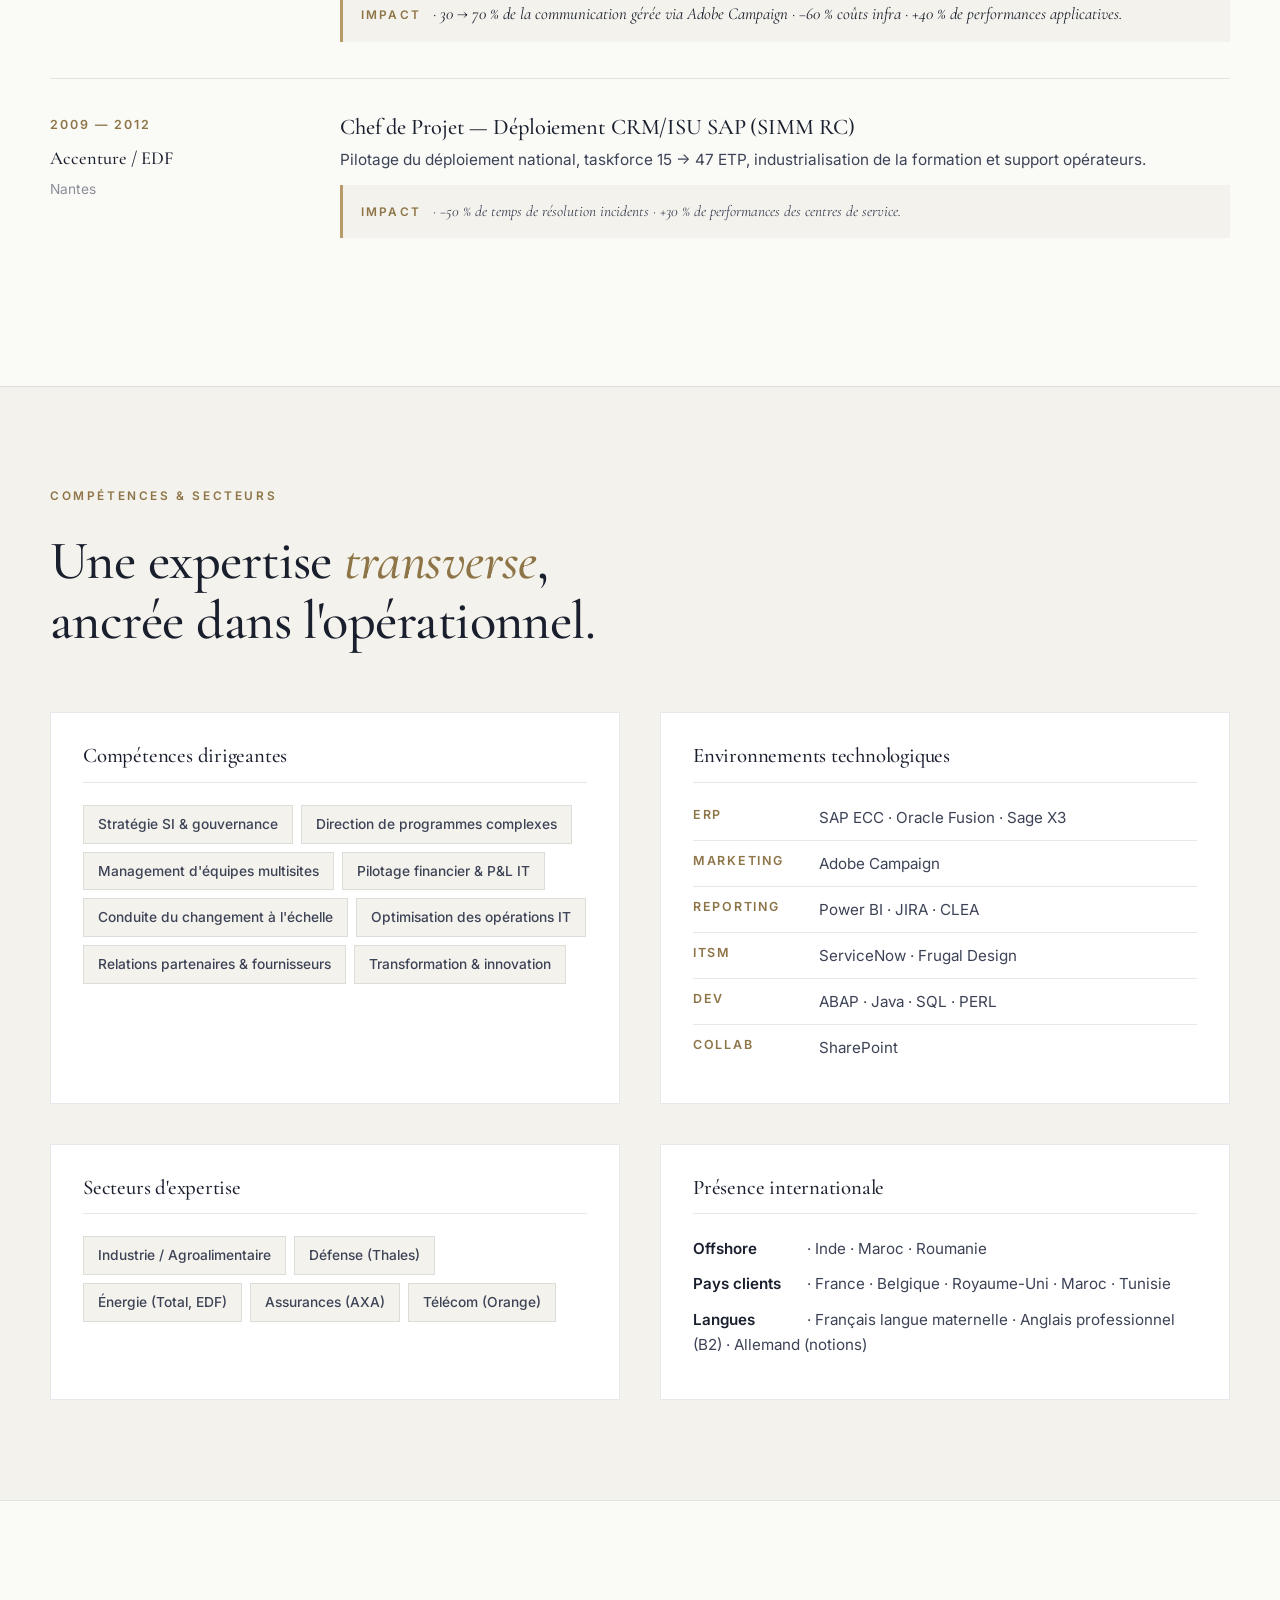
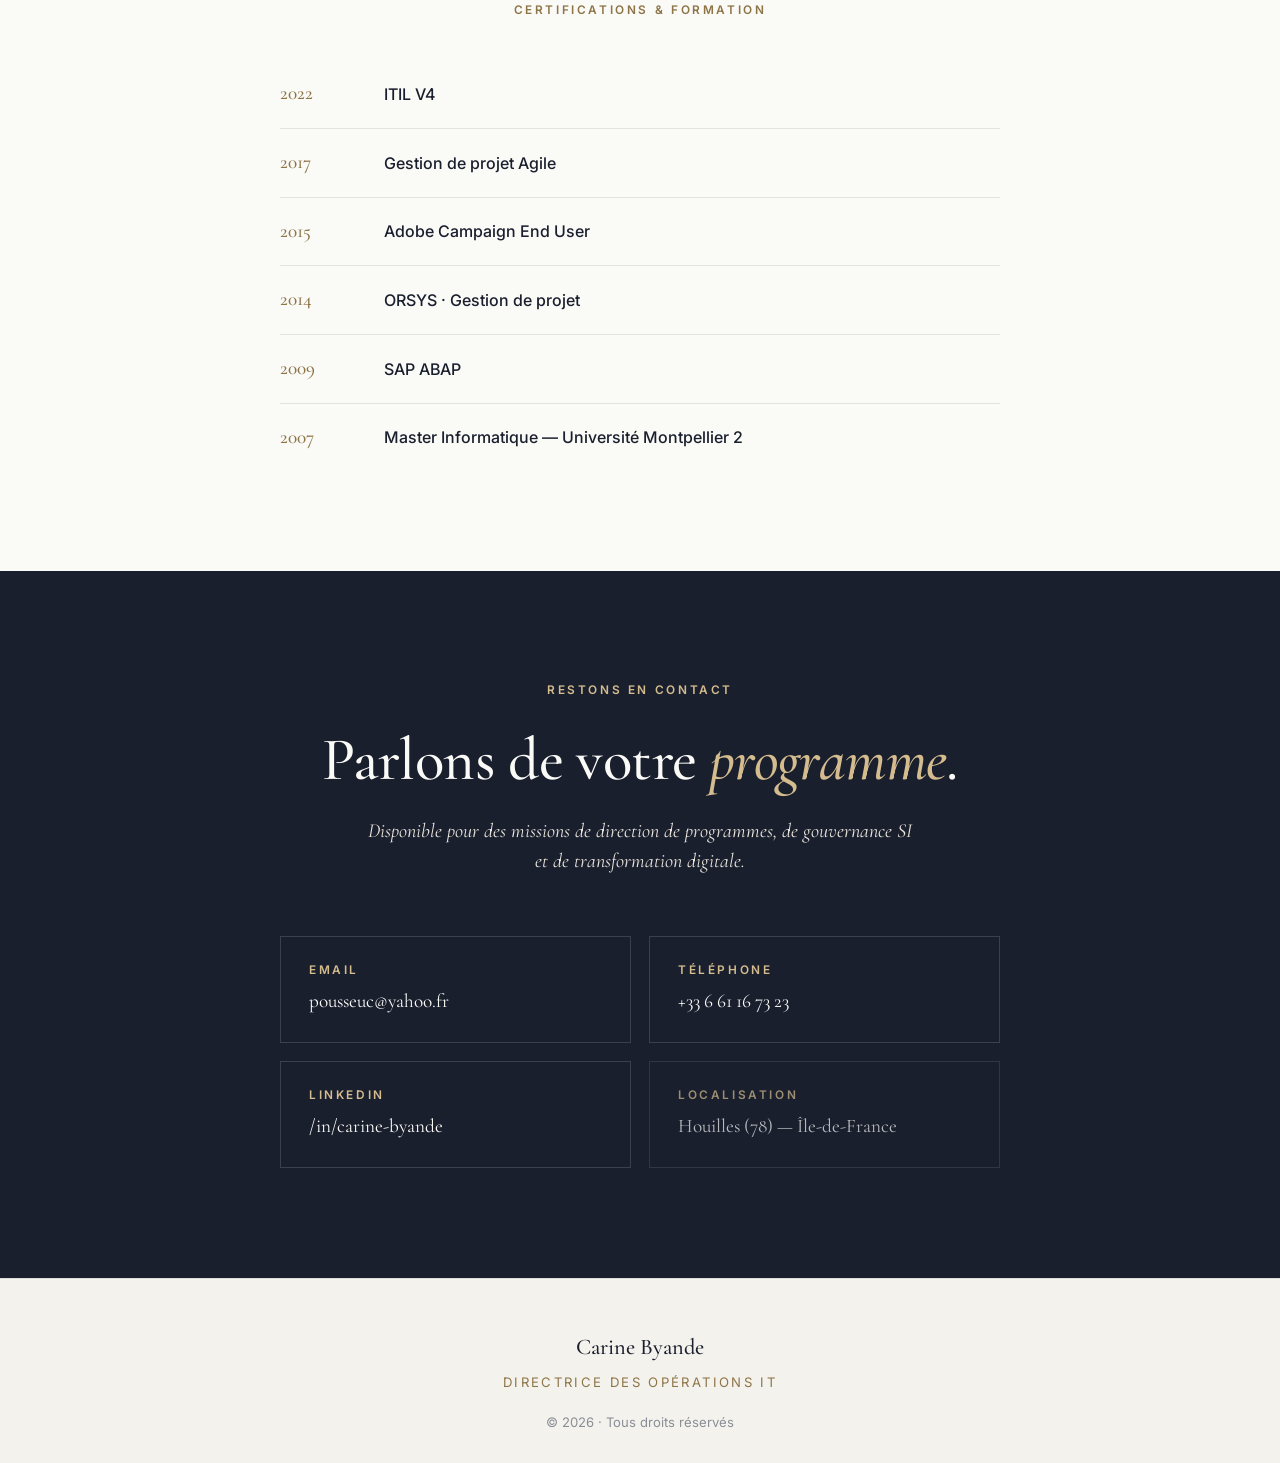
==== commit 69072383: "Add CV (HTML + PDF) and download button on homepage - New cv.html / cv.css matching the website's ch" ====
--- a/index.html
+++ b/index.html
@@ -55,6 +55,12 @@
           </div>
           <div class="hero-cta">
             <a href="#contact" class="btn btn-gold btn-lg">Prendre contact</a>
+            <a href="cv-carine-byande.pdf" class="btn btn-outline btn-lg" download="CV-Carine-Byande.pdf">
+              Télécharger le CV
+              <svg class="btn-icon" viewBox="0 0 16 16" aria-hidden="true">
+                <path d="M8 1v10m0 0L4 7m4 4l4-4M2 13h12" fill="none" stroke="currentColor" stroke-width="1.5" stroke-linecap="round" stroke-linejoin="round"/>
+              </svg>
+            </a>
             <a href="#experience" class="btn btn-link">Parcours exécutif ↓</a>
           </div>
         </div>
--- a/style.css
+++ b/style.css
@@ -89,6 +89,24 @@
   transform: translateY(-1px);
 }
 
+.btn-outline {
+  background: transparent;
+  color: var(--ink);
+  border-color: var(--gold);
+}
+.btn-outline:hover {
+  background: var(--gold);
+  color: var(--bg);
+  border-color: var(--gold);
+  transform: translateY(-1px);
+}
+
+.btn-icon {
+  width: 14px;
+  height: 14px;
+  flex-shrink: 0;
+}
+
 .btn-link {
   padding: 12px 0;
   border: 0;
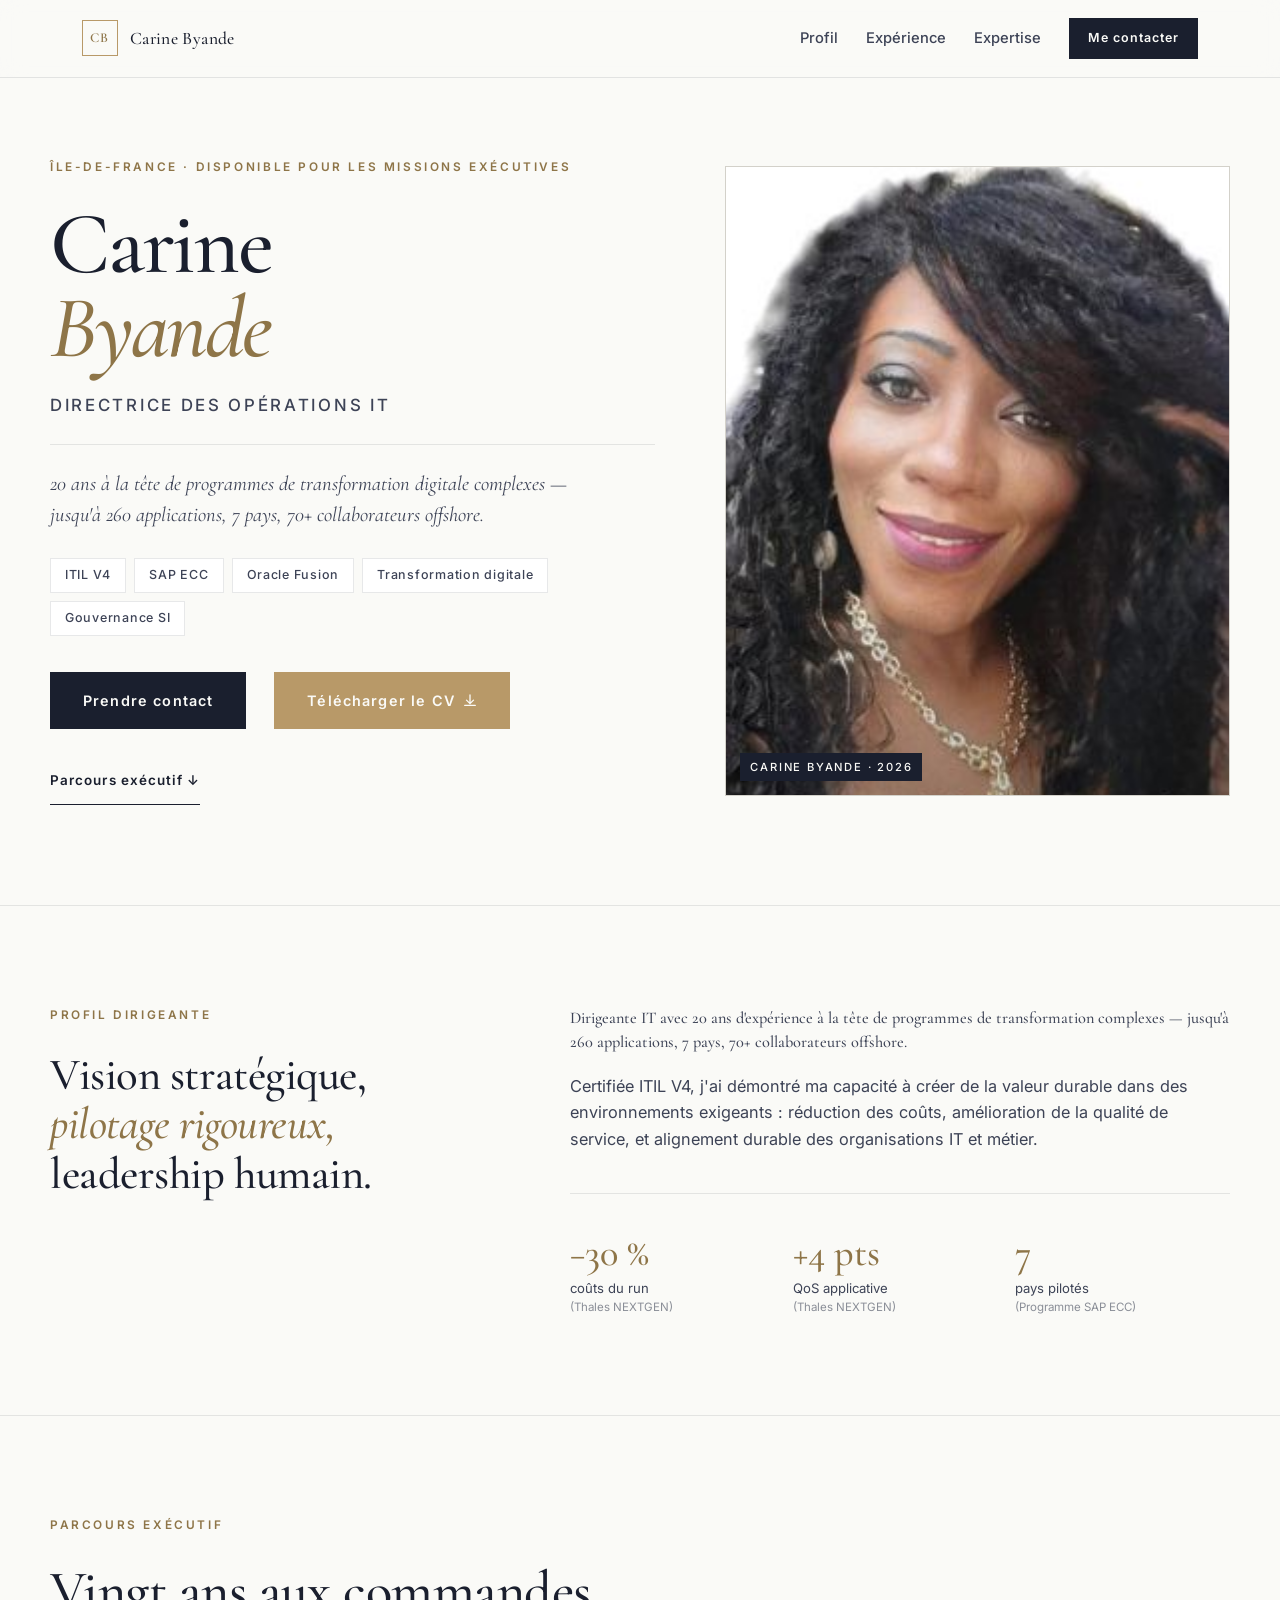
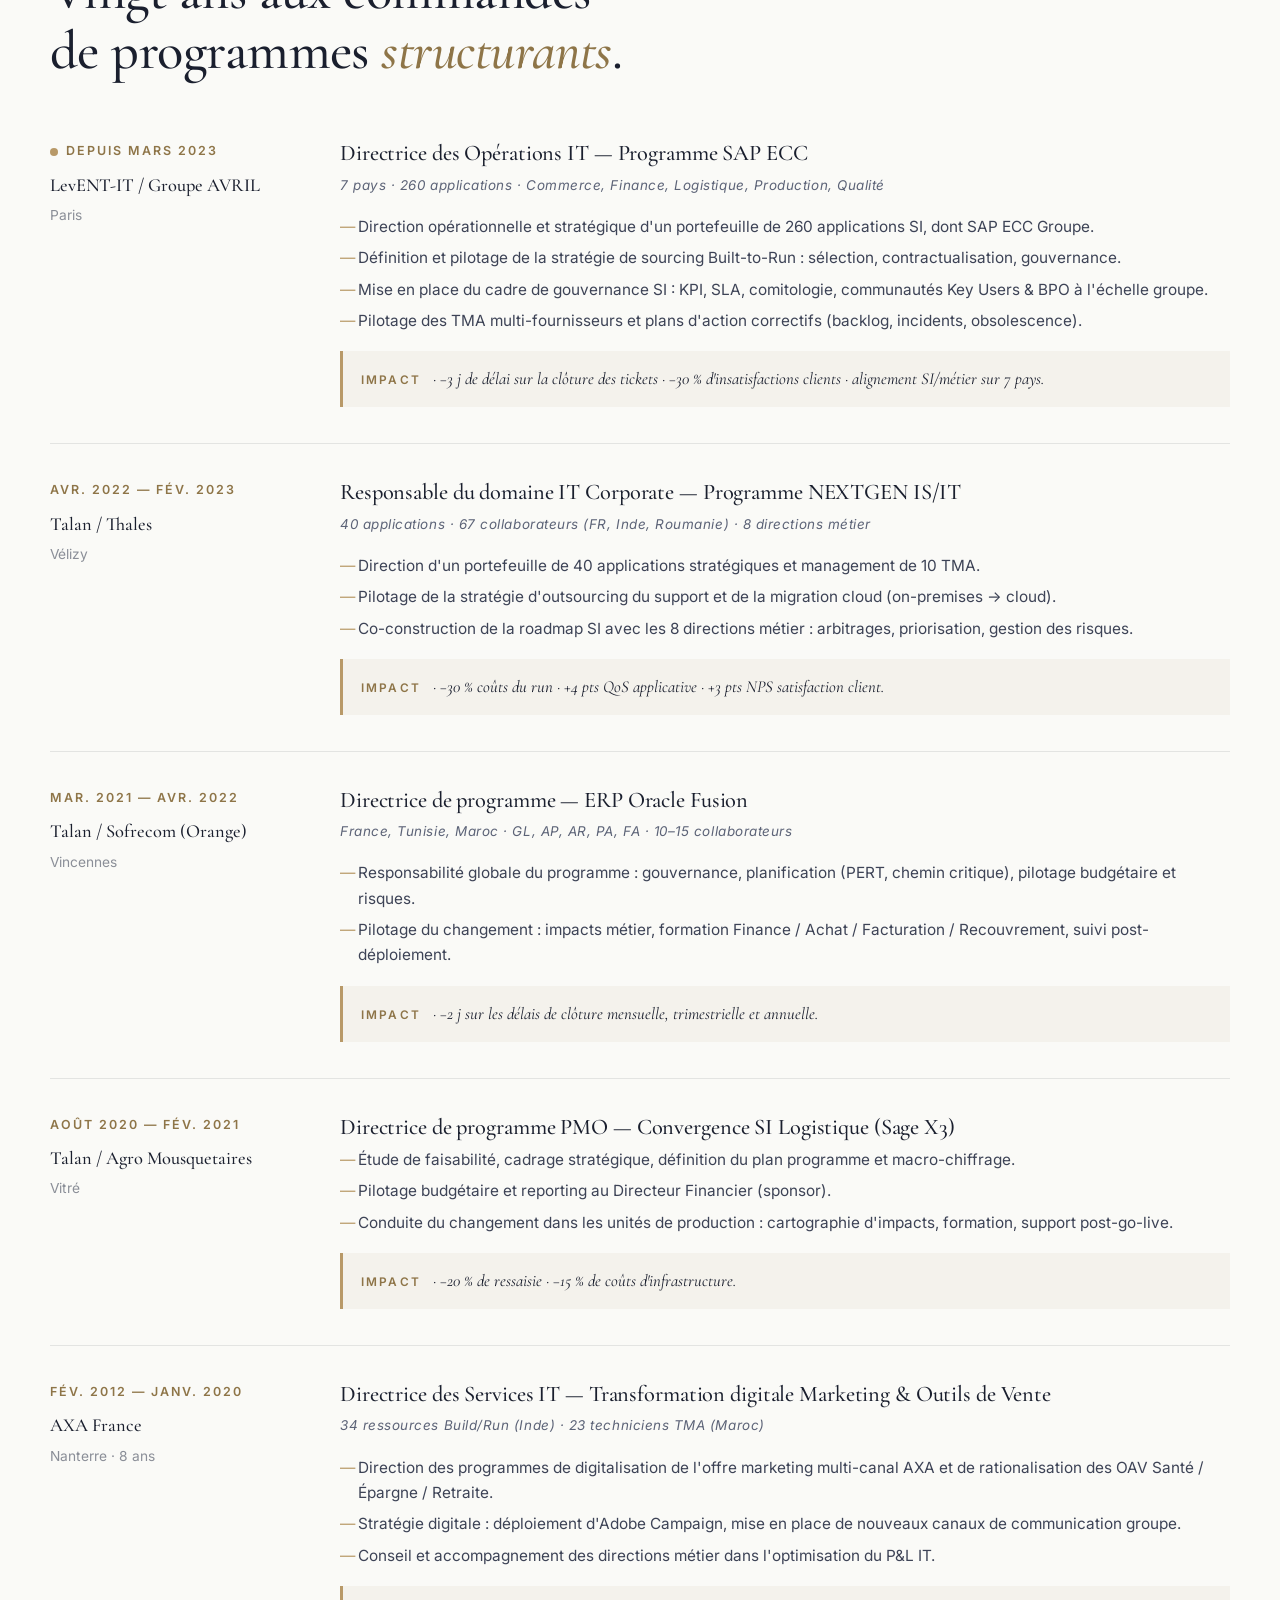
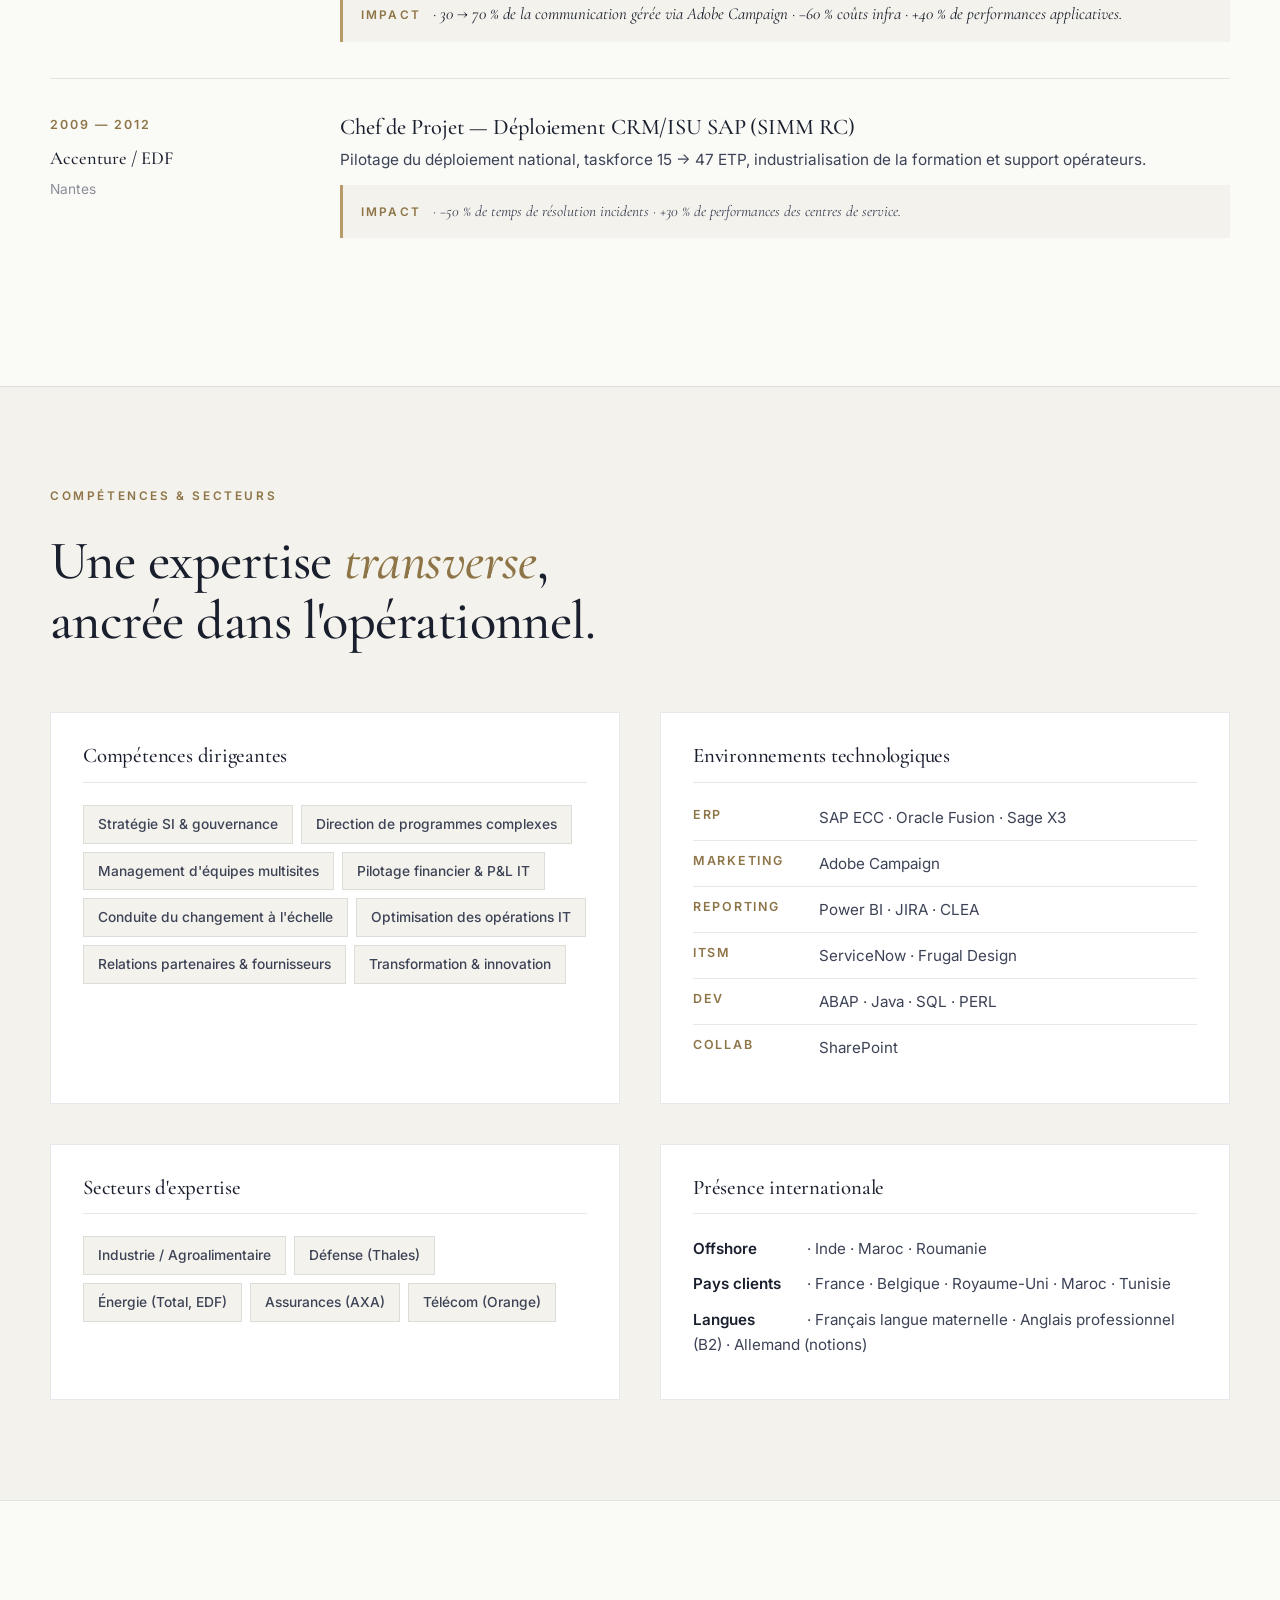
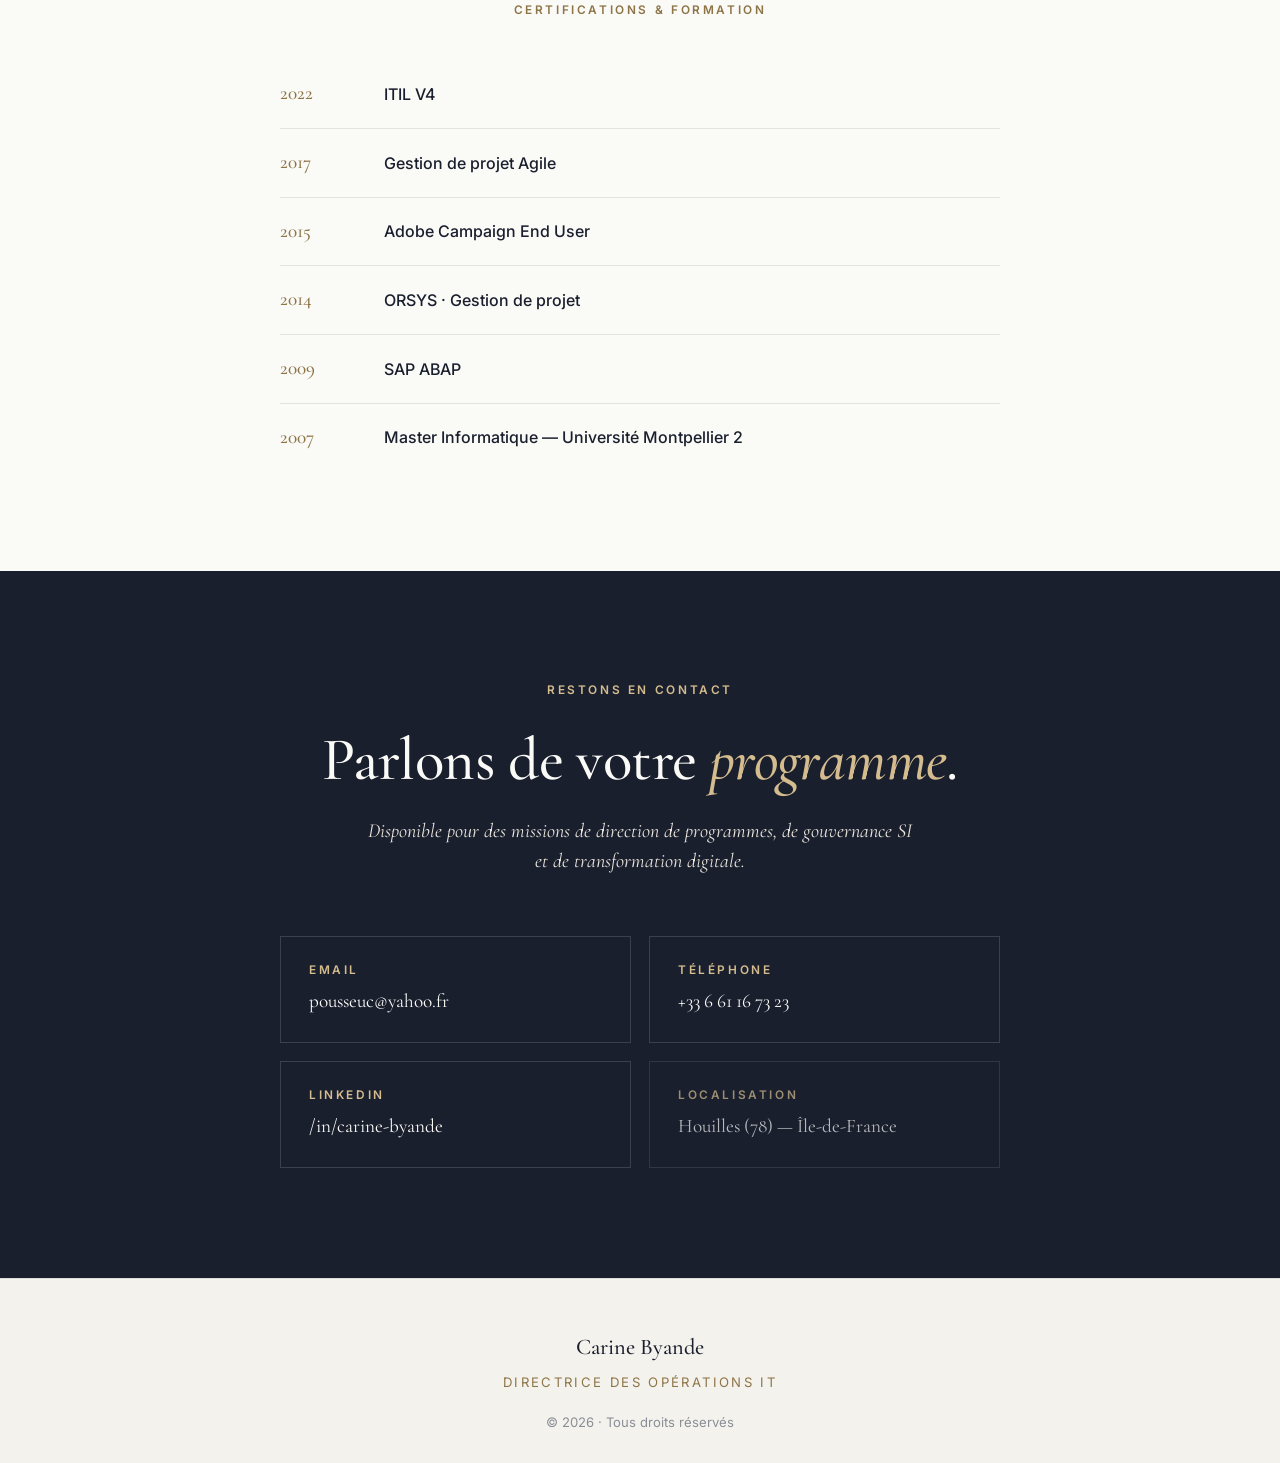
==== commit 0564d431: "Replace CV PDF with Carine's reviewed version She reviewed the auto-generated PDF in Word, repositio" ====
--- a/index.html
+++ b/index.html
@@ -55,7 +55,7 @@
           </div>
           <div class="hero-cta">
             <a href="#contact" class="btn btn-gold btn-lg">Prendre contact</a>
-            <a href="cv-carine-byande.pdf" class="btn btn-outline btn-lg" download="CV-Carine-Byande.pdf">
+            <a href="CV_Carine_Byande_FR.pdf" class="btn btn-outline btn-lg" download="CV_Carine_Byande_FR.pdf">
               Télécharger le CV
               <svg class="btn-icon" viewBox="0 0 16 16" aria-hidden="true">
                 <path d="M8 1v10m0 0L4 7m4 4l4-4M2 13h12" fill="none" stroke="currentColor" stroke-width="1.5" stroke-linecap="round" stroke-linejoin="round"/>
--- a/style.css
+++ b/style.css
@@ -90,14 +90,13 @@
 }
 
 .btn-outline {
-  background: transparent;
-  color: var(--ink);
-  border-color: var(--gold);
-}
-.btn-outline:hover {
   background: var(--gold);
   color: var(--bg);
   border-color: var(--gold);
+}
+.btn-outline:hover {
+  background: var(--gold-deep);
+  border-color: var(--gold-deep);
   transform: translateY(-1px);
 }
 
